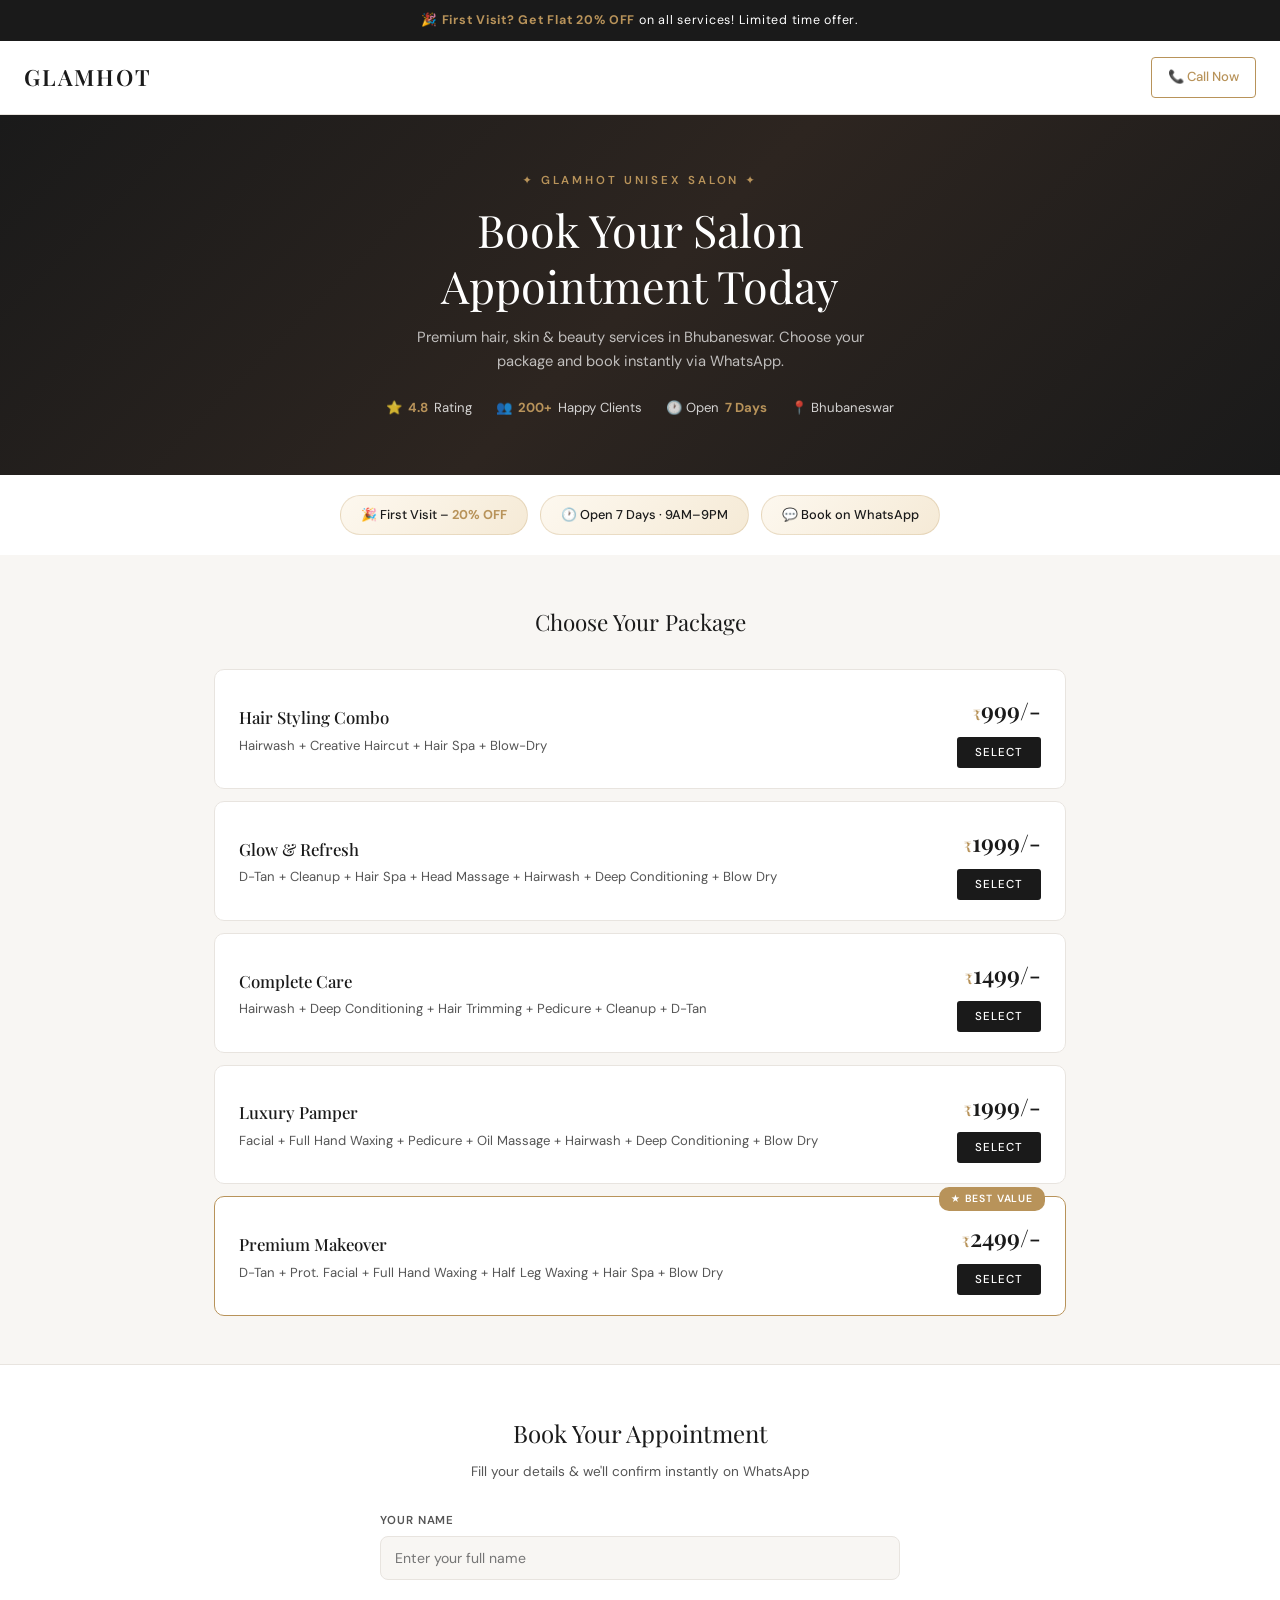
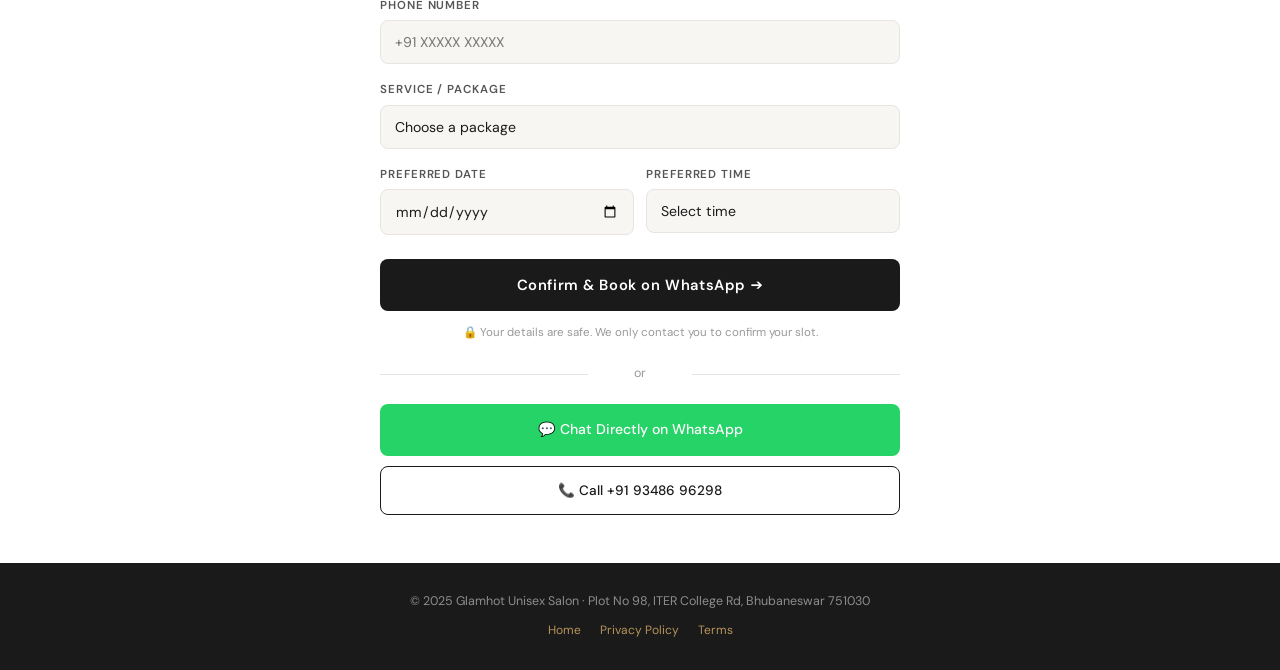
==== book.html @ e18d63f4 "Add dedicated Google Ads landing page (book.html) for conversions" ====
<!DOCTYPE html>
<html lang="en">
<head>
  <meta charset="UTF-8">
  <!-- Google tag (gtag.js) -->
  <script async src="https://www.googletagmanager.com/gtag/js?id=AW-18125126067"></script>
  <script>
    window.dataLayer = window.dataLayer || [];
    function gtag(){dataLayer.push(arguments);}
    gtag('js', new Date());
    gtag('config', 'AW-18125126067');
  </script>
  <!-- Event snippet for Book appointment conversion -->
  <script>
  function gtag_report_conversion(url) {
    var callback = function () {
      if (typeof(url) != 'undefined') { window.location = url; }
    };
    gtag('event', 'conversion', {
      'send_to': 'AW-18125126067/zBE4CNHRlKccELPz3cJD',
      'value': 1.0, 'currency': 'INR', 'event_callback': callback
    });
    return false;
  }
  </script>
  <meta name="viewport" content="width=device-width, initial-scale=1.0">
  <title>Book Appointment | Glamhot Unisex Salon Bhubaneswar</title>
  <meta name="description" content="Book your salon appointment at Glamhot Unisex Salon, Bhubaneswar. Hair, skin, bridal packages starting ₹999. First visit 20% OFF. Open 7 days.">
  <link rel="preconnect" href="https://fonts.googleapis.com">
  <link rel="preconnect" href="https://fonts.gstatic.com" crossorigin>
  <link href="https://fonts.googleapis.com/css2?family=Playfair+Display:ital,wght@0,400;0,500;0,600;0,700;1,400&family=DM+Sans:wght@300;400;500;600&family=DM+Mono:wght@400&display=swap" rel="stylesheet">
  <style>
    :root {
      --bg-white: #FFFFFF; --bg-cream: #F8F6F3; --bg-dark: #1A1A1A;
      --text-primary: #1A1A1A; --text-body: #555555; --text-light: #999999;
      --accent: #B8935A; --accent-hover: #D4AA6A; --border: #E8E4DF;
      --font-display: 'Playfair Display', Georgia, serif;
      --font-ui: 'DM Sans', system-ui, sans-serif;
      --font-mono: 'DM Mono', monospace;
    }
    *, *::before, *::after { box-sizing: border-box; margin: 0; padding: 0; }
    html { scroll-behavior: smooth; font-size: 16px; }
    body { background: var(--bg-cream); color: var(--text-primary); font-family: var(--font-ui); line-height: 1.7; overflow-x: hidden; }
    ::selection { background: var(--accent); color: #fff; }
    a { text-decoration: none; color: inherit; }

    /* ═══ TOP BAR ═══ */
    .top-bar {
      background: var(--bg-dark); color: #fff; text-align: center; padding: 10px 16px;
      font-size: .78rem; letter-spacing: .06em;
    }
    .top-bar strong { color: var(--accent); }

    /* ═══ HEADER ═══ */
    .lp-header {
      background: var(--bg-white); padding: 16px 24px; display: flex;
      align-items: center; justify-content: space-between; border-bottom: 1px solid var(--border);
    }
    .lp-logo {
      font-family: var(--font-display); font-weight: 600; font-size: 1.4rem;
      color: var(--text-primary); letter-spacing: .08em;
    }
    .lp-header-cta {
      display: flex; align-items: center; gap: 12px;
    }
    .lp-call-btn {
      display: inline-flex; align-items: center; gap: 6px; font-size: .82rem;
      font-weight: 500; color: var(--accent); padding: 8px 16px; border: 1.5px solid var(--accent);
      border-radius: 4px; transition: all .2s;
    }
    .lp-call-btn:hover { background: var(--accent); color: #fff; }

    /* ═══ HERO ═══ */
    .lp-hero {
      background: linear-gradient(135deg, #1a1a1a 0%, #2d2520 50%, #1a1a1a 100%);
      padding: 56px 24px; text-align: center; color: #fff;
    }
    .lp-hero-eyebrow {
      font-size: .72rem; letter-spacing: .25em; color: var(--accent);
      font-weight: 600; margin-bottom: 12px; text-transform: uppercase;
    }
    .lp-hero h1 {
      font-family: var(--font-display); font-weight: 400;
      font-size: clamp(1.8rem, 5vw, 2.8rem); line-height: 1.25; margin-bottom: 12px;
    }
    .lp-hero-sub {
      font-size: .92rem; color: rgba(255,255,255,.7); max-width: 480px;
      margin: 0 auto 24px; line-height: 1.6;
    }
    .lp-trust-row {
      display: flex; justify-content: center; gap: 24px; flex-wrap: wrap;
      margin-top: 20px;
    }
    .lp-trust {
      display: flex; align-items: center; gap: 6px; font-size: .82rem;
      color: rgba(255,255,255,.8);
    }
    .lp-trust strong { color: var(--accent); }

    /* ═══ BADGES ═══ */
    .lp-badges {
      display: flex; justify-content: center; gap: 12px; padding: 20px 24px;
      background: var(--bg-white); flex-wrap: wrap;
    }
    .lp-badge {
      background: linear-gradient(135deg, #fdf8ef, #f5ead6);
      border: 1px solid rgba(184,147,90,.25); padding: 8px 20px; border-radius: 50px;
      font-size: .8rem; font-weight: 500; color: var(--text-primary);
    }
    .lp-badge strong { color: var(--accent); }

    /* ═══ PACKAGES ═══ */
    .lp-packages { padding: 48px 24px; max-width: 900px; margin: 0 auto; }
    .lp-packages-title {
      font-family: var(--font-display); font-size: 1.4rem; font-weight: 400;
      text-align: center; margin-bottom: 28px; color: var(--text-primary);
    }
    .lp-pkg-list { display: flex; flex-direction: column; gap: 12px; }
    .lp-pkg {
      background: var(--bg-white); border: 1px solid var(--border); border-radius: 10px;
      padding: 20px 24px; display: flex; align-items: center; justify-content: space-between;
      gap: 16px; transition: all .3s; cursor: pointer;
    }
    .lp-pkg:hover { border-color: var(--accent); box-shadow: 0 4px 20px rgba(184,147,90,.1); transform: translateY(-2px); }
    .lp-pkg-info { flex: 1; }
    .lp-pkg-name {
      font-family: var(--font-display); font-size: 1.05rem; font-weight: 500;
      color: var(--text-primary); margin-bottom: 4px;
    }
    .lp-pkg-detail { font-size: .82rem; color: var(--text-body); line-height: 1.5; }
    .lp-pkg-right { text-align: right; flex-shrink: 0; }
    .lp-pkg-price {
      font-family: var(--font-display); font-size: 1.5rem; font-weight: 600;
      color: var(--text-primary); margin-bottom: 6px;
    }
    .lp-pkg-price span { font-size: .9rem; color: var(--accent); }
    .lp-pkg-select {
      display: inline-block; font-size: .72rem; font-weight: 500; letter-spacing: .08em;
      text-transform: uppercase; color: var(--bg-white); background: var(--text-primary);
      padding: 8px 18px; border: none; border-radius: 3px; cursor: pointer; transition: all .2s;
      font-family: var(--font-ui);
    }
    .lp-pkg-select:hover { background: var(--accent); }
    .lp-pkg.lp-pkg--best { border-color: var(--accent); position: relative; }
    .lp-pkg--best-tag {
      position: absolute; top: -10px; right: 20px; background: var(--accent); color: #fff;
      font-size: .65rem; font-weight: 600; letter-spacing: .08em; padding: 3px 12px;
      border-radius: 10px; text-transform: uppercase;
    }

    /* ═══ BOOKING FORM ═══ */
    .lp-form-section {
      background: var(--bg-white); padding: 48px 24px;
      border-top: 1px solid var(--border);
    }
    .lp-form-wrap { max-width: 520px; margin: 0 auto; }
    .lp-form-title {
      font-family: var(--font-display); font-size: 1.5rem; font-weight: 400;
      text-align: center; margin-bottom: 6px; color: var(--text-primary);
    }
    .lp-form-sub {
      text-align: center; font-size: .85rem; color: var(--text-body); margin-bottom: 28px;
    }
    .lp-field { margin-bottom: 16px; }
    .lp-field label {
      display: block; font-size: .72rem; font-weight: 600; letter-spacing: .08em;
      text-transform: uppercase; color: var(--text-body); margin-bottom: 5px;
    }
    .lp-field input, .lp-field select {
      width: 100%; padding: 12px 14px; border: 1.5px solid var(--border); border-radius: 8px;
      font-family: var(--font-ui); font-size: .88rem; color: var(--text-primary);
      background: var(--bg-cream); outline: none; transition: border-color .3s;
      appearance: none; -webkit-appearance: none;
    }
    .lp-field input:focus, .lp-field select:focus { border-color: var(--accent); background: var(--bg-white); }
    .lp-field-row { display: grid; grid-template-columns: 1fr 1fr; gap: 12px; }
    .lp-submit {
      width: 100%; padding: 16px; background: var(--text-primary); color: var(--bg-white);
      border: none; border-radius: 8px; font-family: var(--font-ui); font-size: .92rem;
      font-weight: 600; letter-spacing: .04em; cursor: pointer; transition: all .3s;
      margin-top: 8px;
    }
    .lp-submit:hover { background: var(--accent); }
    .lp-form-note {
      text-align: center; font-size: .72rem; color: var(--text-light); margin-top: 12px;
    }
    .lp-or {
      text-align: center; font-size: .78rem; color: var(--text-light);
      margin: 20px 0; position: relative;
    }
    .lp-or::before, .lp-or::after {
      content: ''; position: absolute; top: 50%; width: 40%; height: 1px;
      background: var(--border);
    }
    .lp-or::before { left: 0; }
    .lp-or::after { right: 0; }
    .lp-wa-btn {
      display: flex; align-items: center; justify-content: center; gap: 8px;
      width: 100%; padding: 14px; background: #25d366; color: #fff; border: none;
      border-radius: 8px; font-family: var(--font-ui); font-size: .88rem;
      font-weight: 500; cursor: pointer; transition: all .2s; text-decoration: none;
    }
    .lp-wa-btn:hover { background: #1fb855; }
    .lp-phone-btn {
      display: flex; align-items: center; justify-content: center; gap: 8px;
      width: 100%; padding: 12px; border: 1.5px solid var(--text-primary); color: var(--text-primary);
      border-radius: 8px; font-size: .85rem; font-weight: 500; margin-top: 10px;
      transition: all .2s;
    }
    .lp-phone-btn:hover { background: var(--text-primary); color: #fff; }

    /* ═══ FOOTER ═══ */
    .lp-footer {
      background: var(--bg-dark); color: rgba(255,255,255,.5); text-align: center;
      padding: 28px 24px; font-size: .78rem;
    }
    .lp-footer a { color: var(--accent); }
    .lp-footer-links { margin-top: 8px; }
    .lp-footer-links a { margin: 0 8px; font-size: .75rem; }

    /* ═══ RESPONSIVE ═══ */
    @media (max-width: 640px) {
      .lp-hero { padding: 40px 16px; }
      .lp-hero h1 { font-size: clamp(1.5rem, 6vw, 2rem); }
      .lp-trust-row { gap: 12px; }
      .lp-trust { font-size: .75rem; }
      .lp-badges { gap: 8px; }
      .lp-badge { font-size: .72rem; padding: 6px 14px; }
      .lp-packages { padding: 32px 16px; }
      .lp-pkg { flex-direction: column; text-align: center; padding: 18px 16px; }
      .lp-pkg-right { text-align: center; }
      .lp-pkg-price { font-size: 1.3rem; }
      .lp-form-section { padding: 36px 16px; }
      .lp-field-row { grid-template-columns: 1fr; }
      .lp-header { padding: 12px 16px; }
      .lp-logo { font-size: 1.2rem; }
    }

    /* ═══ ANIMATIONS ═══ */
    @keyframes fadeInUp {
      from { opacity: 0; transform: translateY(20px); }
      to { opacity: 1; transform: translateY(0); }
    }
    .lp-hero, .lp-badges, .lp-packages, .lp-form-section {
      animation: fadeInUp .6s ease both;
    }
    .lp-badges { animation-delay: .1s; }
    .lp-packages { animation-delay: .2s; }
    .lp-form-section { animation-delay: .3s; }
  </style>
</head>
<body>

<!-- TOP OFFER BAR -->
<div class="top-bar">
  &#127881; <strong>First Visit? Get Flat 20% OFF</strong> on all services! Limited time offer.
</div>

<!-- HEADER -->
<header class="lp-header">
  <a href="index.html" class="lp-logo">GLAMHOT</a>
  <div class="lp-header-cta">
    <a href="tel:+919348696298" class="lp-call-btn">&#128222; Call Now</a>
  </div>
</header>

<!-- HERO -->
<section class="lp-hero">
  <p class="lp-hero-eyebrow">&#10022; Glamhot Unisex Salon &#10022;</p>
  <h1>Book Your Salon<br>Appointment Today</h1>
  <p class="lp-hero-sub">Premium hair, skin &amp; beauty services in Bhubaneswar. Choose your package and book instantly via WhatsApp.</p>
  <div class="lp-trust-row">
    <div class="lp-trust">&#11088; <strong>4.8</strong> Rating</div>
    <div class="lp-trust">&#128101; <strong>200+</strong> Happy Clients</div>
    <div class="lp-trust">&#128336; Open <strong>7 Days</strong></div>
    <div class="lp-trust">&#128205; Bhubaneswar</div>
  </div>
</section>

<!-- BADGES -->
<div class="lp-badges">
  <span class="lp-badge">&#127881; First Visit &ndash; <strong>20% OFF</strong></span>
  <span class="lp-badge">&#128336; Open 7 Days &middot; 9AM&ndash;9PM</span>
  <span class="lp-badge">&#128172; Book on WhatsApp</span>
</div>

<!-- PACKAGES -->
<section class="lp-packages">
  <h2 class="lp-packages-title">Choose Your Package</h2>
  <div class="lp-pkg-list">
    <div class="lp-pkg" onclick="selectPackage(this, 'Hairwash + Creative Haircut + Hair Spa + Blow-Dry', '999')">
      <div class="lp-pkg-info">
        <div class="lp-pkg-name">Hair Styling Combo</div>
        <div class="lp-pkg-detail">Hairwash + Creative Haircut + Hair Spa + Blow-Dry</div>
      </div>
      <div class="lp-pkg-right">
        <div class="lp-pkg-price"><span>&#8377;</span>999/-</div>
        <button class="lp-pkg-select">Select</button>
      </div>
    </div>
    <div class="lp-pkg" onclick="selectPackage(this, 'D-Tan + Cleanup + Hair Spa + Head Massage + Hairwash + Deep Conditioning + Blow Dry', '1999')">
      <div class="lp-pkg-info">
        <div class="lp-pkg-name">Glow &amp; Refresh</div>
        <div class="lp-pkg-detail">D-Tan + Cleanup + Hair Spa + Head Massage + Hairwash + Deep Conditioning + Blow Dry</div>
      </div>
      <div class="lp-pkg-right">
        <div class="lp-pkg-price"><span>&#8377;</span>1999/-</div>
        <button class="lp-pkg-select">Select</button>
      </div>
    </div>
    <div class="lp-pkg" onclick="selectPackage(this, 'Hairwash + Deep Conditioning + Hair Trimming + Pedicure + Cleanup + D-Tan', '1499')">
      <div class="lp-pkg-info">
        <div class="lp-pkg-name">Complete Care</div>
        <div class="lp-pkg-detail">Hairwash + Deep Conditioning + Hair Trimming + Pedicure + Cleanup + D-Tan</div>
      </div>
      <div class="lp-pkg-right">
        <div class="lp-pkg-price"><span>&#8377;</span>1499/-</div>
        <button class="lp-pkg-select">Select</button>
      </div>
    </div>
    <div class="lp-pkg" onclick="selectPackage(this, 'Facial + Full Hand Waxing + Pedicure + Oil Massage + Hairwash + Deep Conditioning + Blow Dry', '1999')">
      <div class="lp-pkg-info">
        <div class="lp-pkg-name">Luxury Pamper</div>
        <div class="lp-pkg-detail">Facial + Full Hand Waxing + Pedicure + Oil Massage + Hairwash + Deep Conditioning + Blow Dry</div>
      </div>
      <div class="lp-pkg-right">
        <div class="lp-pkg-price"><span>&#8377;</span>1999/-</div>
        <button class="lp-pkg-select">Select</button>
      </div>
    </div>
    <div class="lp-pkg lp-pkg--best" onclick="selectPackage(this, 'D-Tan + Prot. Facial + Full Hand Waxing + Half Leg Waxing + Hair Spa + Blow Dry', '2499')">
      <span class="lp-pkg--best-tag">&#9733; Best Value</span>
      <div class="lp-pkg-info">
        <div class="lp-pkg-name">Premium Makeover</div>
        <div class="lp-pkg-detail">D-Tan + Prot. Facial + Full Hand Waxing + Half Leg Waxing + Hair Spa + Blow Dry</div>
      </div>
      <div class="lp-pkg-right">
        <div class="lp-pkg-price"><span>&#8377;</span>2499/-</div>
        <button class="lp-pkg-select">Select</button>
      </div>
    </div>
  </div>
</section>

<!-- BOOKING FORM -->
<section class="lp-form-section" id="bookForm">
  <div class="lp-form-wrap">
    <h2 class="lp-form-title">Book Your Appointment</h2>
    <p class="lp-form-sub">Fill your details &amp; we'll confirm instantly on WhatsApp</p>
    <form id="lpBookingForm">
      <div class="lp-field">
        <label for="lp-name">Your Name</label>
        <input type="text" id="lp-name" placeholder="Enter your full name" required>
      </div>
      <div class="lp-field">
        <label for="lp-phone">Phone Number</label>
        <input type="tel" id="lp-phone" placeholder="+91 XXXXX XXXXX" required>
      </div>
      <div class="lp-field">
        <label for="lp-service">Service / Package</label>
        <select id="lp-service" required>
          <option value="" disabled selected>Choose a package</option>
          <option value="Hair Styling Combo (&#8377;999)">Hair Styling Combo &#8212; &#8377;999</option>
          <option value="Glow &amp; Refresh (&#8377;1999)">Glow &amp; Refresh &#8212; &#8377;1999</option>
          <option value="Complete Care (&#8377;1499)">Complete Care &#8212; &#8377;1499</option>
          <option value="Luxury Pamper (&#8377;1999)">Luxury Pamper &#8212; &#8377;1999</option>
          <option value="Premium Makeover (&#8377;2499)">Premium Makeover &#8212; &#8377;2499</option>
          <option value="Other / Custom">Other / Custom</option>
        </select>
      </div>
      <div class="lp-field-row">
        <div class="lp-field">
          <label for="lp-date">Preferred Date</label>
          <input type="date" id="lp-date" required>
        </div>
        <div class="lp-field">
          <label for="lp-time">Preferred Time</label>
          <select id="lp-time" required>
            <option value="" disabled selected>Select time</option>
            <option>Morning (9AM&#8211;12PM)</option>
            <option>Afternoon (12PM&#8211;4PM)</option>
            <option>Evening (4PM&#8211;9PM)</option>
          </select>
        </div>
      </div>
      <button type="submit" class="lp-submit">Confirm &amp; Book on WhatsApp &#10132;</button>
      <p class="lp-form-note">&#128274; Your details are safe. We only contact you to confirm your slot.</p>
    </form>
    <div class="lp-or">or</div>
    <a href="https://wa.me/919348696298?text=Hi!%20I'd%20like%20to%20book%20an%20appointment%20at%20Glamhot%20Salon.%20Please%20help%20me%20schedule." target="_blank" class="lp-wa-btn" onclick="if(typeof gtag_report_conversion==='function')gtag_report_conversion();">&#128172; Chat Directly on WhatsApp</a>
    <a href="tel:+919348696298" class="lp-phone-btn">&#128222; Call +91 93486 96298</a>
  </div>
</section>

<!-- FOOTER -->
<footer class="lp-footer">
  <p>&copy; 2025 Glamhot Unisex Salon &middot; Plot No 98, ITER College Rd, Bhubaneswar 751030</p>
  <div class="lp-footer-links">
    <a href="index.html">Home</a>
    <a href="privacy-policy.html">Privacy Policy</a>
    <a href="terms.html">Terms</a>
  </div>
</footer>

<script>
// Set min date
const dateInput = document.getElementById('lp-date');
if (dateInput) dateInput.setAttribute('min', new Date().toISOString().split('T')[0]);

// Select package from list
function selectPackage(el, serviceName, price) {
  // Highlight selected
  document.querySelectorAll('.lp-pkg').forEach(p => p.style.borderColor = '');
  el.style.borderColor = '#B8935A';
  // Set service dropdown
  const select = document.getElementById('lp-service');
  for (let opt of select.options) {
    if (opt.value.includes(price)) { opt.selected = true; break; }
  }
  // Scroll to form
  document.getElementById('bookForm').scrollIntoView({ behavior: 'smooth', block: 'start' });
}

// Form submission
document.getElementById('lpBookingForm').addEventListener('submit', function(e) {
  e.preventDefault();
  const name = document.getElementById('lp-name').value.trim();
  const phone = document.getElementById('lp-phone').value.trim();
  const service = document.getElementById('lp-service').value;
  const date = document.getElementById('lp-date').value;
  const time = document.getElementById('lp-time').value;

  const message = `Hi! I'd like to book an appointment at Glamhot Salon.\n\n` +
    `👤 Name: ${name}\n📞 Phone: ${phone}\n💇 Service: ${service}\n📅 Date: ${date}\n🕐 Time: ${time}\n\nPlease confirm my booking. Thank you!`;

  // Fire Google Ads conversion
  if (typeof gtag_report_conversion === 'function') gtag_report_conversion();

  window.open(`https://wa.me/919348696298?text=${encodeURIComponent(message)}`, '_blank');
  this.reset();
});
</script>

</body>
</html>
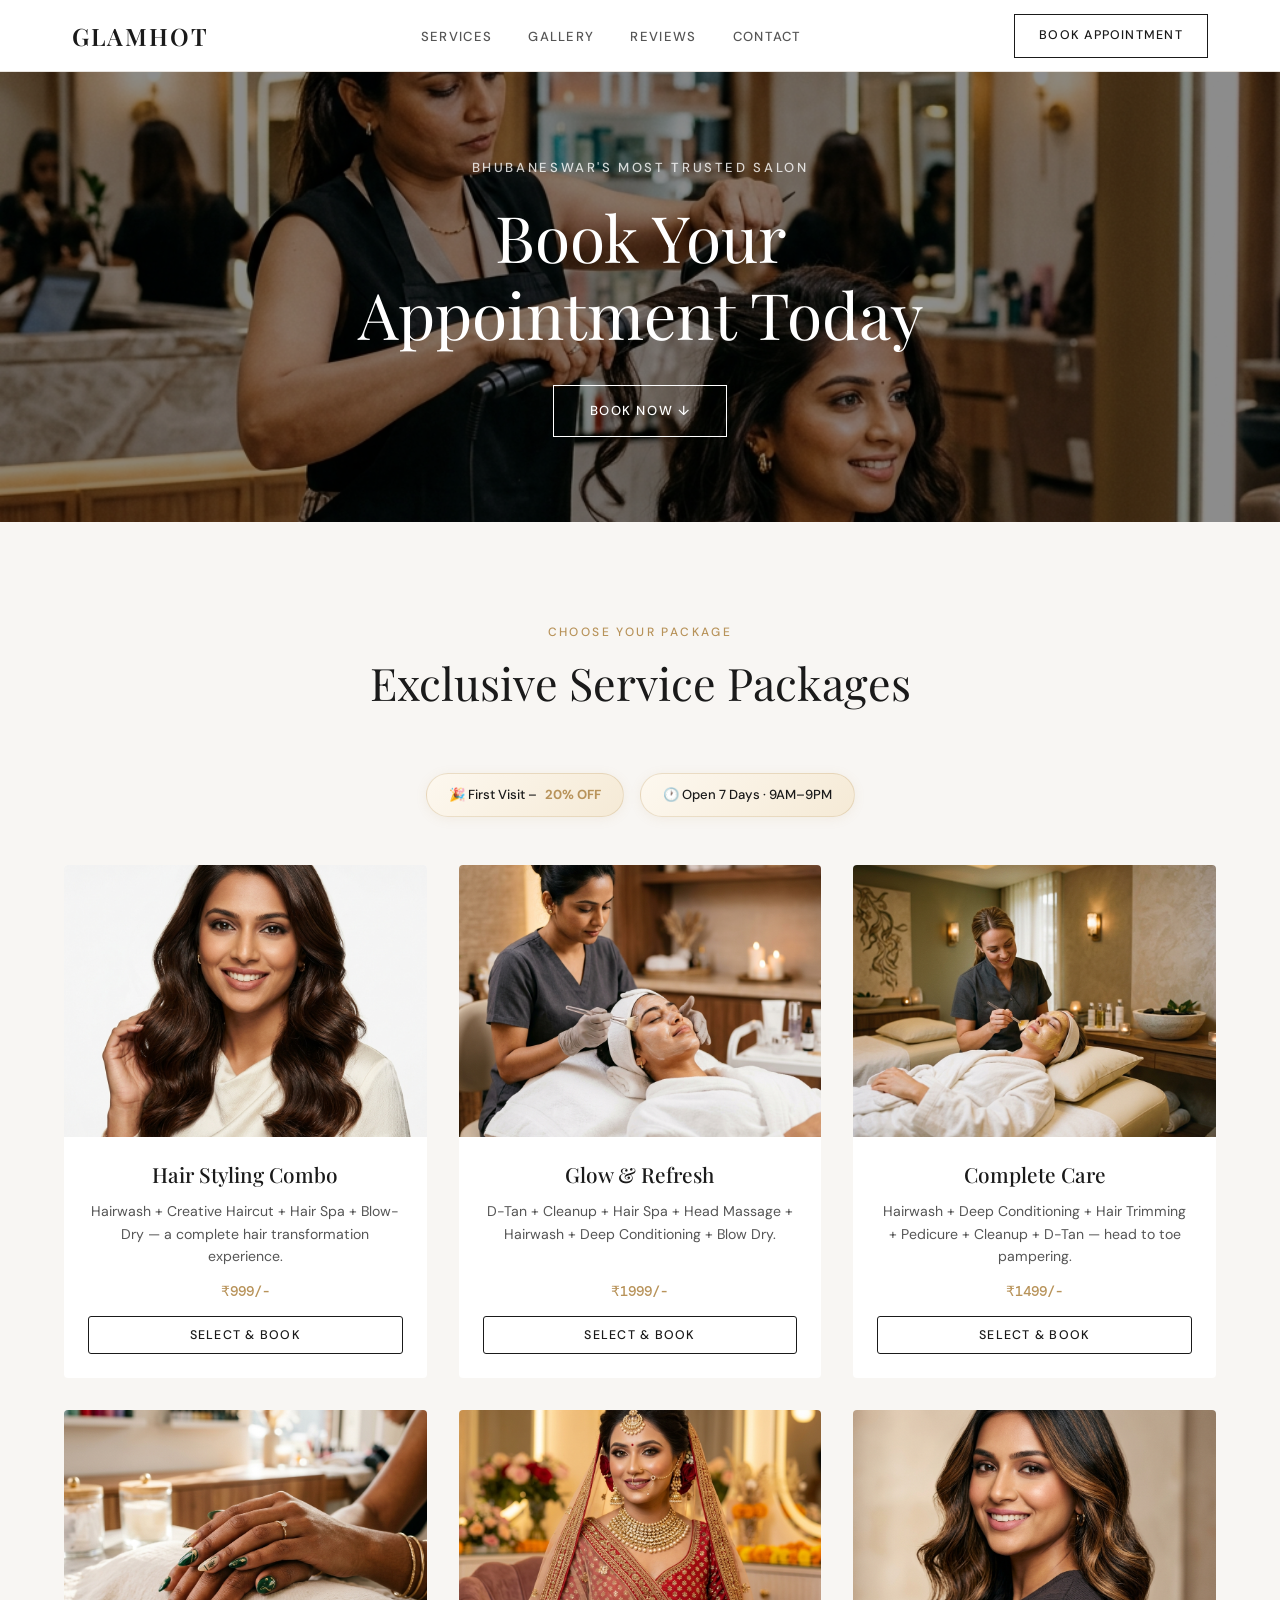
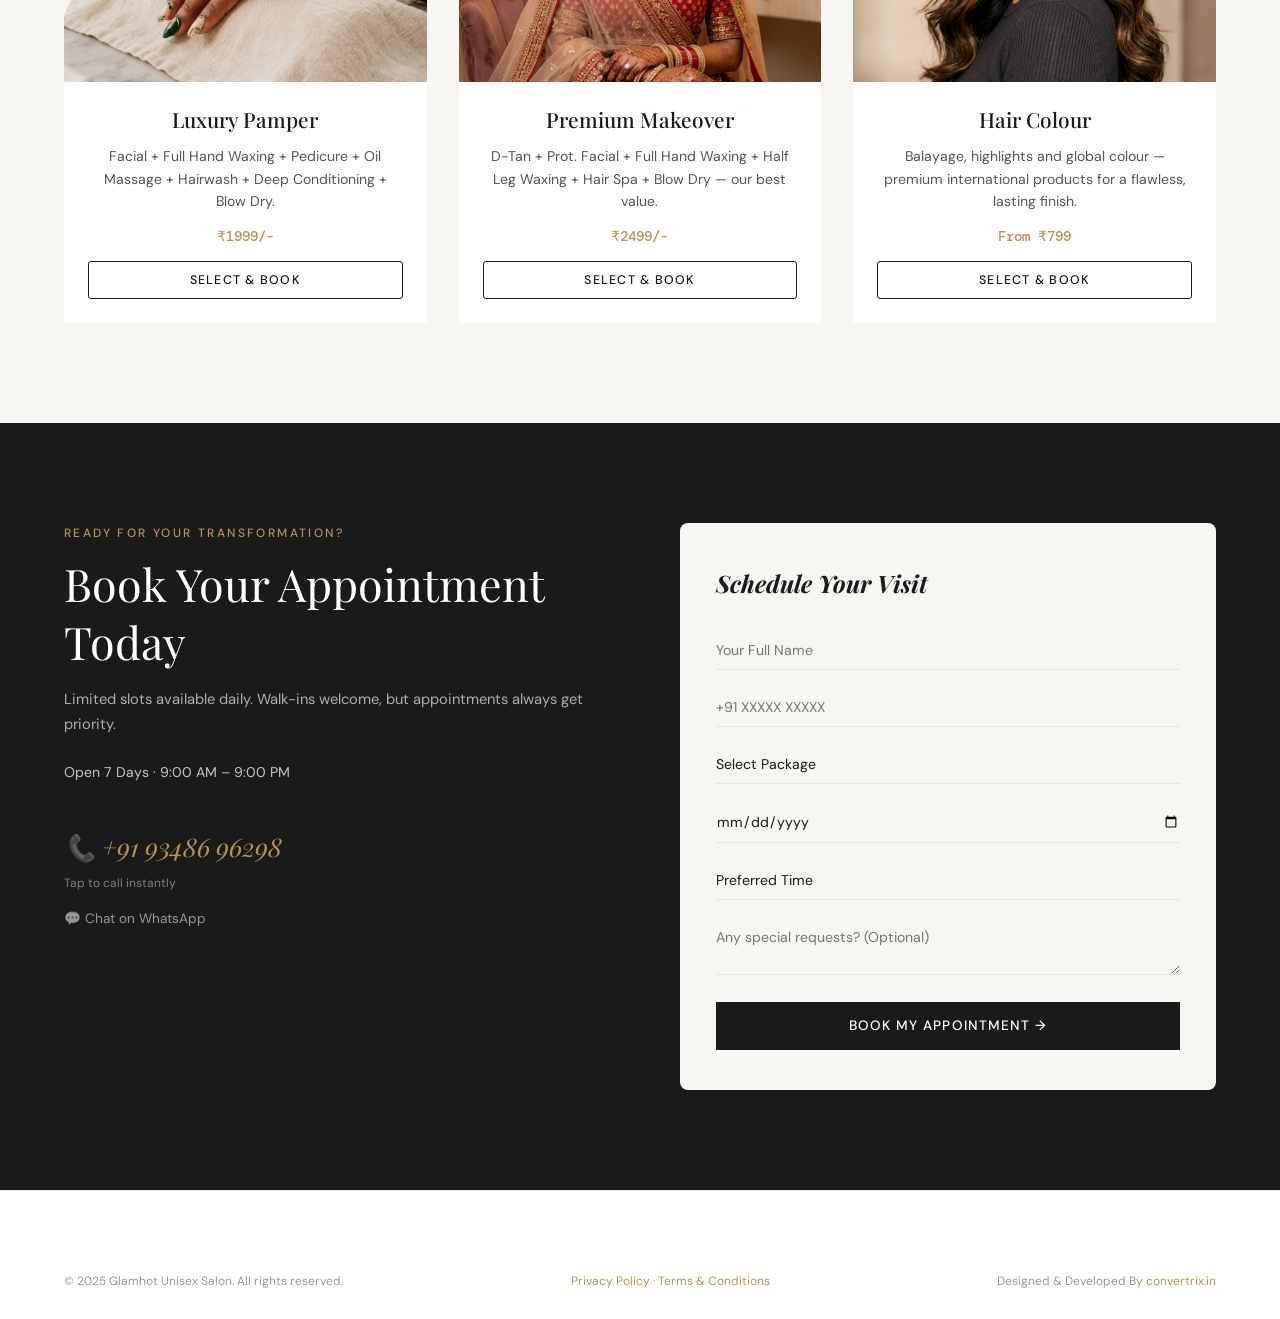
==== commit 77744bcb: "Rebuild book.html to match main site design system exactly" ====
--- a/book.html
+++ b/book.html
@@ -28,416 +28,254 @@
   <meta name="description" content="Book your salon appointment at Glamhot Unisex Salon, Bhubaneswar. Hair, skin, bridal packages starting ₹999. First visit 20% OFF. Open 7 days.">
   <link rel="preconnect" href="https://fonts.googleapis.com">
   <link rel="preconnect" href="https://fonts.gstatic.com" crossorigin>
-  <link href="https://fonts.googleapis.com/css2?family=Playfair+Display:ital,wght@0,400;0,500;0,600;0,700;1,400&family=DM+Sans:wght@300;400;500;600&family=DM+Mono:wght@400&display=swap" rel="stylesheet">
-  <style>
-    :root {
-      --bg-white: #FFFFFF; --bg-cream: #F8F6F3; --bg-dark: #1A1A1A;
-      --text-primary: #1A1A1A; --text-body: #555555; --text-light: #999999;
-      --accent: #B8935A; --accent-hover: #D4AA6A; --border: #E8E4DF;
-      --font-display: 'Playfair Display', Georgia, serif;
-      --font-ui: 'DM Sans', system-ui, sans-serif;
-      --font-mono: 'DM Mono', monospace;
-    }
-    *, *::before, *::after { box-sizing: border-box; margin: 0; padding: 0; }
-    html { scroll-behavior: smooth; font-size: 16px; }
-    body { background: var(--bg-cream); color: var(--text-primary); font-family: var(--font-ui); line-height: 1.7; overflow-x: hidden; }
-    ::selection { background: var(--accent); color: #fff; }
-    a { text-decoration: none; color: inherit; }
-
-    /* ═══ TOP BAR ═══ */
-    .top-bar {
-      background: var(--bg-dark); color: #fff; text-align: center; padding: 10px 16px;
-      font-size: .78rem; letter-spacing: .06em;
-    }
-    .top-bar strong { color: var(--accent); }
-
-    /* ═══ HEADER ═══ */
-    .lp-header {
-      background: var(--bg-white); padding: 16px 24px; display: flex;
-      align-items: center; justify-content: space-between; border-bottom: 1px solid var(--border);
-    }
-    .lp-logo {
-      font-family: var(--font-display); font-weight: 600; font-size: 1.4rem;
-      color: var(--text-primary); letter-spacing: .08em;
-    }
-    .lp-header-cta {
-      display: flex; align-items: center; gap: 12px;
-    }
-    .lp-call-btn {
-      display: inline-flex; align-items: center; gap: 6px; font-size: .82rem;
-      font-weight: 500; color: var(--accent); padding: 8px 16px; border: 1.5px solid var(--accent);
-      border-radius: 4px; transition: all .2s;
-    }
-    .lp-call-btn:hover { background: var(--accent); color: #fff; }
-
-    /* ═══ HERO ═══ */
-    .lp-hero {
-      background: linear-gradient(135deg, #1a1a1a 0%, #2d2520 50%, #1a1a1a 100%);
-      padding: 56px 24px; text-align: center; color: #fff;
-    }
-    .lp-hero-eyebrow {
-      font-size: .72rem; letter-spacing: .25em; color: var(--accent);
-      font-weight: 600; margin-bottom: 12px; text-transform: uppercase;
-    }
-    .lp-hero h1 {
-      font-family: var(--font-display); font-weight: 400;
-      font-size: clamp(1.8rem, 5vw, 2.8rem); line-height: 1.25; margin-bottom: 12px;
-    }
-    .lp-hero-sub {
-      font-size: .92rem; color: rgba(255,255,255,.7); max-width: 480px;
-      margin: 0 auto 24px; line-height: 1.6;
-    }
-    .lp-trust-row {
-      display: flex; justify-content: center; gap: 24px; flex-wrap: wrap;
-      margin-top: 20px;
-    }
-    .lp-trust {
-      display: flex; align-items: center; gap: 6px; font-size: .82rem;
-      color: rgba(255,255,255,.8);
-    }
-    .lp-trust strong { color: var(--accent); }
-
-    /* ═══ BADGES ═══ */
-    .lp-badges {
-      display: flex; justify-content: center; gap: 12px; padding: 20px 24px;
-      background: var(--bg-white); flex-wrap: wrap;
-    }
-    .lp-badge {
-      background: linear-gradient(135deg, #fdf8ef, #f5ead6);
-      border: 1px solid rgba(184,147,90,.25); padding: 8px 20px; border-radius: 50px;
-      font-size: .8rem; font-weight: 500; color: var(--text-primary);
-    }
-    .lp-badge strong { color: var(--accent); }
-
-    /* ═══ PACKAGES ═══ */
-    .lp-packages { padding: 48px 24px; max-width: 900px; margin: 0 auto; }
-    .lp-packages-title {
-      font-family: var(--font-display); font-size: 1.4rem; font-weight: 400;
-      text-align: center; margin-bottom: 28px; color: var(--text-primary);
-    }
-    .lp-pkg-list { display: flex; flex-direction: column; gap: 12px; }
-    .lp-pkg {
-      background: var(--bg-white); border: 1px solid var(--border); border-radius: 10px;
-      padding: 20px 24px; display: flex; align-items: center; justify-content: space-between;
-      gap: 16px; transition: all .3s; cursor: pointer;
-    }
-    .lp-pkg:hover { border-color: var(--accent); box-shadow: 0 4px 20px rgba(184,147,90,.1); transform: translateY(-2px); }
-    .lp-pkg-info { flex: 1; }
-    .lp-pkg-name {
-      font-family: var(--font-display); font-size: 1.05rem; font-weight: 500;
-      color: var(--text-primary); margin-bottom: 4px;
-    }
-    .lp-pkg-detail { font-size: .82rem; color: var(--text-body); line-height: 1.5; }
-    .lp-pkg-right { text-align: right; flex-shrink: 0; }
-    .lp-pkg-price {
-      font-family: var(--font-display); font-size: 1.5rem; font-weight: 600;
-      color: var(--text-primary); margin-bottom: 6px;
-    }
-    .lp-pkg-price span { font-size: .9rem; color: var(--accent); }
-    .lp-pkg-select {
-      display: inline-block; font-size: .72rem; font-weight: 500; letter-spacing: .08em;
-      text-transform: uppercase; color: var(--bg-white); background: var(--text-primary);
-      padding: 8px 18px; border: none; border-radius: 3px; cursor: pointer; transition: all .2s;
-      font-family: var(--font-ui);
-    }
-    .lp-pkg-select:hover { background: var(--accent); }
-    .lp-pkg.lp-pkg--best { border-color: var(--accent); position: relative; }
-    .lp-pkg--best-tag {
-      position: absolute; top: -10px; right: 20px; background: var(--accent); color: #fff;
-      font-size: .65rem; font-weight: 600; letter-spacing: .08em; padding: 3px 12px;
-      border-radius: 10px; text-transform: uppercase;
-    }
-
-    /* ═══ BOOKING FORM ═══ */
-    .lp-form-section {
-      background: var(--bg-white); padding: 48px 24px;
-      border-top: 1px solid var(--border);
-    }
-    .lp-form-wrap { max-width: 520px; margin: 0 auto; }
-    .lp-form-title {
-      font-family: var(--font-display); font-size: 1.5rem; font-weight: 400;
-      text-align: center; margin-bottom: 6px; color: var(--text-primary);
-    }
-    .lp-form-sub {
-      text-align: center; font-size: .85rem; color: var(--text-body); margin-bottom: 28px;
-    }
-    .lp-field { margin-bottom: 16px; }
-    .lp-field label {
-      display: block; font-size: .72rem; font-weight: 600; letter-spacing: .08em;
-      text-transform: uppercase; color: var(--text-body); margin-bottom: 5px;
-    }
-    .lp-field input, .lp-field select {
-      width: 100%; padding: 12px 14px; border: 1.5px solid var(--border); border-radius: 8px;
-      font-family: var(--font-ui); font-size: .88rem; color: var(--text-primary);
-      background: var(--bg-cream); outline: none; transition: border-color .3s;
-      appearance: none; -webkit-appearance: none;
-    }
-    .lp-field input:focus, .lp-field select:focus { border-color: var(--accent); background: var(--bg-white); }
-    .lp-field-row { display: grid; grid-template-columns: 1fr 1fr; gap: 12px; }
-    .lp-submit {
-      width: 100%; padding: 16px; background: var(--text-primary); color: var(--bg-white);
-      border: none; border-radius: 8px; font-family: var(--font-ui); font-size: .92rem;
-      font-weight: 600; letter-spacing: .04em; cursor: pointer; transition: all .3s;
-      margin-top: 8px;
-    }
-    .lp-submit:hover { background: var(--accent); }
-    .lp-form-note {
-      text-align: center; font-size: .72rem; color: var(--text-light); margin-top: 12px;
-    }
-    .lp-or {
-      text-align: center; font-size: .78rem; color: var(--text-light);
-      margin: 20px 0; position: relative;
-    }
-    .lp-or::before, .lp-or::after {
-      content: ''; position: absolute; top: 50%; width: 40%; height: 1px;
-      background: var(--border);
-    }
-    .lp-or::before { left: 0; }
-    .lp-or::after { right: 0; }
-    .lp-wa-btn {
-      display: flex; align-items: center; justify-content: center; gap: 8px;
-      width: 100%; padding: 14px; background: #25d366; color: #fff; border: none;
-      border-radius: 8px; font-family: var(--font-ui); font-size: .88rem;
-      font-weight: 500; cursor: pointer; transition: all .2s; text-decoration: none;
-    }
-    .lp-wa-btn:hover { background: #1fb855; }
-    .lp-phone-btn {
-      display: flex; align-items: center; justify-content: center; gap: 8px;
-      width: 100%; padding: 12px; border: 1.5px solid var(--text-primary); color: var(--text-primary);
-      border-radius: 8px; font-size: .85rem; font-weight: 500; margin-top: 10px;
-      transition: all .2s;
-    }
-    .lp-phone-btn:hover { background: var(--text-primary); color: #fff; }
-
-    /* ═══ FOOTER ═══ */
-    .lp-footer {
-      background: var(--bg-dark); color: rgba(255,255,255,.5); text-align: center;
-      padding: 28px 24px; font-size: .78rem;
-    }
-    .lp-footer a { color: var(--accent); }
-    .lp-footer-links { margin-top: 8px; }
-    .lp-footer-links a { margin: 0 8px; font-size: .75rem; }
-
-    /* ═══ RESPONSIVE ═══ */
-    @media (max-width: 640px) {
-      .lp-hero { padding: 40px 16px; }
-      .lp-hero h1 { font-size: clamp(1.5rem, 6vw, 2rem); }
-      .lp-trust-row { gap: 12px; }
-      .lp-trust { font-size: .75rem; }
-      .lp-badges { gap: 8px; }
-      .lp-badge { font-size: .72rem; padding: 6px 14px; }
-      .lp-packages { padding: 32px 16px; }
-      .lp-pkg { flex-direction: column; text-align: center; padding: 18px 16px; }
-      .lp-pkg-right { text-align: center; }
-      .lp-pkg-price { font-size: 1.3rem; }
-      .lp-form-section { padding: 36px 16px; }
-      .lp-field-row { grid-template-columns: 1fr; }
-      .lp-header { padding: 12px 16px; }
-      .lp-logo { font-size: 1.2rem; }
-    }
-
-    /* ═══ ANIMATIONS ═══ */
-    @keyframes fadeInUp {
-      from { opacity: 0; transform: translateY(20px); }
-      to { opacity: 1; transform: translateY(0); }
-    }
-    .lp-hero, .lp-badges, .lp-packages, .lp-form-section {
-      animation: fadeInUp .6s ease both;
-    }
-    .lp-badges { animation-delay: .1s; }
-    .lp-packages { animation-delay: .2s; }
-    .lp-form-section { animation-delay: .3s; }
-  </style>
+  <link href="https://fonts.googleapis.com/css2?family=Playfair+Display:ital,wght@0,400;0,500;0,600;0,700;1,400;1,500&family=DM+Sans:wght@300;400;500;600&family=DM+Mono:wght@400&display=swap" rel="stylesheet">
+  <link rel="stylesheet" href="style.css">
 </head>
 <body>
 
-<!-- TOP OFFER BAR -->
-<div class="top-bar">
-  &#127881; <strong>First Visit? Get Flat 20% OFF</strong> on all services! Limited time offer.
-</div>
-
-<!-- HEADER -->
-<header class="lp-header">
-  <a href="index.html" class="lp-logo">GLAMHOT</a>
-  <div class="lp-header-cta">
-    <a href="tel:+919348696298" class="lp-call-btn">&#128222; Call Now</a>
-  </div>
-</header>
+<!-- NAV -->
+<nav id="nav">
+  <div class="nav-inner">
+    <a href="index.html" class="nav-logo">GLAMHOT</a>
+    <ul class="nav-links" id="navLinks">
+      <li><a href="index.html#services">SERVICES</a></li>
+      <li><a href="index.html#gallery">GALLERY</a></li>
+      <li><a href="index.html#reviews">REVIEWS</a></li>
+      <li><a href="index.html#contact">CONTACT</a></li>
+    </ul>
+    <div class="nav-actions">
+      <a href="tel:+919348696298" class="nav-call" aria-label="Call us"><svg width="20" height="20" viewBox="0 0 24 24" fill="none" stroke="currentColor" stroke-width="2"><path d="M22 16.92v3a2 2 0 0 1-2.18 2 19.79 19.79 0 0 1-8.63-3.07 19.5 19.5 0 0 1-6-6 19.79 19.79 0 0 1-3.07-8.67A2 2 0 0 1 4.11 2h3a2 2 0 0 1 2 1.72 12.84 12.84 0 0 0 .7 2.81 2 2 0 0 1-.45 2.11L8.09 9.91a16 16 0 0 0 6 6l1.27-1.27a2 2 0 0 1 2.11-.45 12.84 12.84 0 0 0 2.81.7A2 2 0 0 1 22 16.92z"/></svg></a>
+      <a href="#book-form" class="nav-cta">BOOK APPOINTMENT</a>
+    </div>
+    <button class="hamburger" id="hamburger" aria-label="Menu"><span></span><span></span><span></span></button>
+  </div>
+  <div class="mobile-nav" id="mobileNav">
+    <a href="index.html#services">SERVICES</a>
+    <a href="index.html#gallery">GALLERY</a>
+    <a href="index.html#contact">CONTACT</a>
+    <a href="#book-form" class="mobile-nav-cta">BOOK APPOINTMENT</a>
+    <a href="tel:+919348696298" class="mobile-nav-phone">&#9743; +91 93486 96298</a>
+  </div>
+</nav>
 
 <!-- HERO -->
-<section class="lp-hero">
-  <p class="lp-hero-eyebrow">&#10022; Glamhot Unisex Salon &#10022;</p>
-  <h1>Book Your Salon<br>Appointment Today</h1>
-  <p class="lp-hero-sub">Premium hair, skin &amp; beauty services in Bhubaneswar. Choose your package and book instantly via WhatsApp.</p>
-  <div class="lp-trust-row">
-    <div class="lp-trust">&#11088; <strong>4.8</strong> Rating</div>
-    <div class="lp-trust">&#128101; <strong>200+</strong> Happy Clients</div>
-    <div class="lp-trust">&#128336; Open <strong>7 Days</strong></div>
-    <div class="lp-trust">&#128205; Bhubaneswar</div>
+<section id="hero" style="height:50vh;min-height:380px">
+  <div class="hero-slides">
+    <div class="hero-slide active" style="background-image:url('images/hero-slide-2.png')">
+      <div class="hero-overlay"></div>
+      <div class="hero-content">
+        <h5 class="hero-subtitle">Bhubaneswar's Most Trusted Salon</h5>
+        <h1 class="hero-heading">Book Your<br>Appointment Today</h1>
+        <a href="#book-form" class="hero-btn">Book Now &darr;</a>
+      </div>
+    </div>
   </div>
 </section>
 
-<!-- BADGES -->
-<div class="lp-badges">
-  <span class="lp-badge">&#127881; First Visit &ndash; <strong>20% OFF</strong></span>
-  <span class="lp-badge">&#128336; Open 7 Days &middot; 9AM&ndash;9PM</span>
-  <span class="lp-badge">&#128172; Book on WhatsApp</span>
-</div>
-
-<!-- PACKAGES -->
-<section class="lp-packages">
-  <h2 class="lp-packages-title">Choose Your Package</h2>
-  <div class="lp-pkg-list">
-    <div class="lp-pkg" onclick="selectPackage(this, 'Hairwash + Creative Haircut + Hair Spa + Blow-Dry', '999')">
-      <div class="lp-pkg-info">
-        <div class="lp-pkg-name">Hair Styling Combo</div>
-        <div class="lp-pkg-detail">Hairwash + Creative Haircut + Hair Spa + Blow-Dry</div>
-      </div>
-      <div class="lp-pkg-right">
-        <div class="lp-pkg-price"><span>&#8377;</span>999/-</div>
-        <button class="lp-pkg-select">Select</button>
-      </div>
-    </div>
-    <div class="lp-pkg" onclick="selectPackage(this, 'D-Tan + Cleanup + Hair Spa + Head Massage + Hairwash + Deep Conditioning + Blow Dry', '1999')">
-      <div class="lp-pkg-info">
-        <div class="lp-pkg-name">Glow &amp; Refresh</div>
-        <div class="lp-pkg-detail">D-Tan + Cleanup + Hair Spa + Head Massage + Hairwash + Deep Conditioning + Blow Dry</div>
-      </div>
-      <div class="lp-pkg-right">
-        <div class="lp-pkg-price"><span>&#8377;</span>1999/-</div>
-        <button class="lp-pkg-select">Select</button>
-      </div>
-    </div>
-    <div class="lp-pkg" onclick="selectPackage(this, 'Hairwash + Deep Conditioning + Hair Trimming + Pedicure + Cleanup + D-Tan', '1499')">
-      <div class="lp-pkg-info">
-        <div class="lp-pkg-name">Complete Care</div>
-        <div class="lp-pkg-detail">Hairwash + Deep Conditioning + Hair Trimming + Pedicure + Cleanup + D-Tan</div>
-      </div>
-      <div class="lp-pkg-right">
-        <div class="lp-pkg-price"><span>&#8377;</span>1499/-</div>
-        <button class="lp-pkg-select">Select</button>
-      </div>
-    </div>
-    <div class="lp-pkg" onclick="selectPackage(this, 'Facial + Full Hand Waxing + Pedicure + Oil Massage + Hairwash + Deep Conditioning + Blow Dry', '1999')">
-      <div class="lp-pkg-info">
-        <div class="lp-pkg-name">Luxury Pamper</div>
-        <div class="lp-pkg-detail">Facial + Full Hand Waxing + Pedicure + Oil Massage + Hairwash + Deep Conditioning + Blow Dry</div>
-      </div>
-      <div class="lp-pkg-right">
-        <div class="lp-pkg-price"><span>&#8377;</span>1999/-</div>
-        <button class="lp-pkg-select">Select</button>
-      </div>
-    </div>
-    <div class="lp-pkg lp-pkg--best" onclick="selectPackage(this, 'D-Tan + Prot. Facial + Full Hand Waxing + Half Leg Waxing + Hair Spa + Blow Dry', '2499')">
-      <span class="lp-pkg--best-tag">&#9733; Best Value</span>
-      <div class="lp-pkg-info">
-        <div class="lp-pkg-name">Premium Makeover</div>
-        <div class="lp-pkg-detail">D-Tan + Prot. Facial + Full Hand Waxing + Half Leg Waxing + Hair Spa + Blow Dry</div>
-      </div>
-      <div class="lp-pkg-right">
-        <div class="lp-pkg-price"><span>&#8377;</span>2499/-</div>
-        <button class="lp-pkg-select">Select</button>
+<!-- SERVICE PACKAGES -->
+<section id="services">
+  <div class="container">
+    <div class="section-header">
+      <p class="section-label">CHOOSE YOUR PACKAGE</p>
+      <h2 class="section-heading">Exclusive Service Packages</h2>
+    </div>
+    <div class="svc-badge-row fade-up">
+      <div class="svc-badge">&#127881; First Visit &ndash; <strong>20% OFF</strong></div>
+      <div class="svc-badge">&#128336; Open 7 Days &middot; 9AM&ndash;9PM</div>
+    </div>
+    <div class="services-grid">
+      <div class="svc-card fade-up" onclick="selectPackage('Hair Styling Combo — Hairwash + Creative Haircut + Hair Spa + Blow-Dry', '999', this)">
+        <div class="svc-img"><img src="images/svc-hair.png" alt="Hair Styling Package" loading="lazy"></div>
+        <h3>Hair Styling Combo</h3>
+        <p>Hairwash + Creative Haircut + Hair Spa + Blow-Dry &mdash; a complete hair transformation experience.</p>
+        <span class="svc-price">&#8377;999/-</span>
+        <button class="svc-book-btn">Select &amp; Book</button>
+      </div>
+      <div class="svc-card fade-up" onclick="selectPackage('Glow &amp; Refresh — D-Tan + Cleanup + Hair Spa + Head Massage + Hairwash + Deep Conditioning + Blow Dry', '1999', this)">
+        <div class="svc-img"><img src="images/svc-facial.png" alt="Skin Care Package" loading="lazy"></div>
+        <h3>Glow &amp; Refresh</h3>
+        <p>D-Tan + Cleanup + Hair Spa + Head Massage + Hairwash + Deep Conditioning + Blow Dry.</p>
+        <span class="svc-price">&#8377;1999/-</span>
+        <button class="svc-book-btn">Select &amp; Book</button>
+      </div>
+      <div class="svc-card fade-up" onclick="selectPackage('Complete Care — Hairwash + Deep Conditioning + Hair Trimming + Pedicure + Cleanup + D-Tan', '1499', this)">
+        <div class="svc-img"><img src="images/svc-spa.png" alt="Complete Care Package" loading="lazy"></div>
+        <h3>Complete Care</h3>
+        <p>Hairwash + Deep Conditioning + Hair Trimming + Pedicure + Cleanup + D-Tan &mdash; head to toe pampering.</p>
+        <span class="svc-price">&#8377;1499/-</span>
+        <button class="svc-book-btn">Select &amp; Book</button>
+      </div>
+      <div class="svc-card fade-up" onclick="selectPackage('Luxury Pamper — Facial + Full Hand Waxing + Pedicure + Oil Massage + Hairwash + Deep Conditioning + Blow Dry', '1999', this)">
+        <div class="svc-img"><img src="images/svc-nails.png" alt="Luxury Pamper Package" loading="lazy"></div>
+        <h3>Luxury Pamper</h3>
+        <p>Facial + Full Hand Waxing + Pedicure + Oil Massage + Hairwash + Deep Conditioning + Blow Dry.</p>
+        <span class="svc-price">&#8377;1999/-</span>
+        <button class="svc-book-btn">Select &amp; Book</button>
+      </div>
+      <div class="svc-card fade-up" onclick="selectPackage('Premium Makeover — D-Tan + Prot. Facial + Full Hand Waxing + Half Leg Waxing + Hair Spa + Blow Dry', '2499', this)">
+        <div class="svc-img"><img src="images/svc-bridal.png" alt="Premium Makeover Package" loading="lazy"></div>
+        <h3>Premium Makeover</h3>
+        <p>D-Tan + Prot. Facial + Full Hand Waxing + Half Leg Waxing + Hair Spa + Blow Dry &mdash; our best value.</p>
+        <span class="svc-price">&#8377;2499/-</span>
+        <button class="svc-book-btn">Select &amp; Book</button>
+      </div>
+      <div class="svc-card fade-up" onclick="selectPackage('Hair Colour', '', this)">
+        <div class="svc-img"><img src="images/svc-colour.png" alt="Hair Colour" loading="lazy"></div>
+        <h3>Hair Colour</h3>
+        <p>Balayage, highlights and global colour &mdash; premium international products for a flawless, lasting finish.</p>
+        <span class="svc-price">From &#8377;799</span>
+        <button class="svc-book-btn">Select &amp; Book</button>
       </div>
     </div>
   </div>
 </section>
 
-<!-- BOOKING FORM -->
-<section class="lp-form-section" id="bookForm">
-  <div class="lp-form-wrap">
-    <h2 class="lp-form-title">Book Your Appointment</h2>
-    <p class="lp-form-sub">Fill your details &amp; we'll confirm instantly on WhatsApp</p>
-    <form id="lpBookingForm">
-      <div class="lp-field">
-        <label for="lp-name">Your Name</label>
-        <input type="text" id="lp-name" placeholder="Enter your full name" required>
-      </div>
-      <div class="lp-field">
-        <label for="lp-phone">Phone Number</label>
-        <input type="tel" id="lp-phone" placeholder="+91 XXXXX XXXXX" required>
-      </div>
-      <div class="lp-field">
-        <label for="lp-service">Service / Package</label>
-        <select id="lp-service" required>
-          <option value="" disabled selected>Choose a package</option>
-          <option value="Hair Styling Combo (&#8377;999)">Hair Styling Combo &#8212; &#8377;999</option>
-          <option value="Glow &amp; Refresh (&#8377;1999)">Glow &amp; Refresh &#8212; &#8377;1999</option>
-          <option value="Complete Care (&#8377;1499)">Complete Care &#8212; &#8377;1499</option>
-          <option value="Luxury Pamper (&#8377;1999)">Luxury Pamper &#8212; &#8377;1999</option>
-          <option value="Premium Makeover (&#8377;2499)">Premium Makeover &#8212; &#8377;2499</option>
-          <option value="Other / Custom">Other / Custom</option>
-        </select>
-      </div>
-      <div class="lp-field-row">
-        <div class="lp-field">
-          <label for="lp-date">Preferred Date</label>
-          <input type="date" id="lp-date" required>
+<!-- BOOKING -->
+<section id="booking">
+  <div class="container booking-grid" id="book-form">
+    <div class="booking-copy fade-up">
+      <p class="section-label section-label--dark">READY FOR YOUR TRANSFORMATION?</p>
+      <h2 class="section-heading section-heading--light">Book Your Appointment Today</h2>
+      <p class="booking-desc">Limited slots available daily. Walk-ins welcome, but appointments always get priority.</p>
+      <div class="booking-hours">
+        <p>Open 7 Days &middot; 9:00 AM &ndash; 9:00 PM</p>
+      </div>
+      <a href="tel:+919348696298" class="booking-phone">&#128222; +91 93486 96298</a>
+      <small class="booking-sub">Tap to call instantly</small>
+      <a href="https://wa.me/919348696298?text=Hi!%20I'd%20like%20to%20book%20an%20appointment%20at%20Glamhot%20Salon." target="_blank" class="booking-wa" onclick="if(typeof gtag_report_conversion==='function')gtag_report_conversion();">&#128172; Chat on WhatsApp</a>
+    </div>
+    <div class="booking-form fade-up">
+      <div class="form-box">
+        <h3 class="form-title">Schedule Your Visit</h3>
+        <div id="selectedPkgBanner" style="display:none;background:linear-gradient(135deg,#fdf8ef,#f5ead6);border:1px solid rgba(184,147,90,.3);border-radius:6px;padding:10px 14px;margin-bottom:18px;font-size:.82rem;color:#1A1A1A;font-weight:500;"></div>
+        <form id="bookingForm">
+          <input type="text" id="bf-name" name="name" placeholder="Your Full Name" required>
+          <input type="tel" id="bf-phone" name="phone" placeholder="+91 XXXXX XXXXX" required>
+          <select id="bf-service" name="service" required>
+            <option value="" disabled selected>Select Package</option>
+            <option>Hair Styling Combo (&#8377;999)</option>
+            <option>Glow &amp; Refresh (&#8377;1999)</option>
+            <option>Complete Care (&#8377;1499)</option>
+            <option>Luxury Pamper (&#8377;1999)</option>
+            <option>Premium Makeover (&#8377;2499)</option>
+            <option>Hair Colour</option>
+            <option>Other / Not Sure</option>
+          </select>
+          <input type="date" id="bf-date" name="date" required>
+          <select name="time" required>
+            <option value="" disabled selected>Preferred Time</option>
+            <option>Morning (9AM&ndash;12PM)</option>
+            <option>Afternoon (12PM&ndash;4PM)</option>
+            <option>Evening (4PM&ndash;9PM)</option>
+          </select>
+          <textarea name="message" rows="2" placeholder="Any special requests? (Optional)"></textarea>
+          <button type="submit" class="btn-submit">Book My Appointment &rarr;</button>
+        </form>
+        <div class="form-success" style="display:none">
+          <div class="success-icon">&#10003;</div>
+          <h3>Your request is confirmed!</h3>
+          <p>We'll reach out on WhatsApp within 2 hours to confirm your slot.</p>
+          <a href="tel:+919348696298">&#128222; Call us: +91 93486 96298</a>
         </div>
-        <div class="lp-field">
-          <label for="lp-time">Preferred Time</label>
-          <select id="lp-time" required>
-            <option value="" disabled selected>Select time</option>
-            <option>Morning (9AM&#8211;12PM)</option>
-            <option>Afternoon (12PM&#8211;4PM)</option>
-            <option>Evening (4PM&#8211;9PM)</option>
-          </select>
-        </div>
-      </div>
-      <button type="submit" class="lp-submit">Confirm &amp; Book on WhatsApp &#10132;</button>
-      <p class="lp-form-note">&#128274; Your details are safe. We only contact you to confirm your slot.</p>
-    </form>
-    <div class="lp-or">or</div>
-    <a href="https://wa.me/919348696298?text=Hi!%20I'd%20like%20to%20book%20an%20appointment%20at%20Glamhot%20Salon.%20Please%20help%20me%20schedule." target="_blank" class="lp-wa-btn" onclick="if(typeof gtag_report_conversion==='function')gtag_report_conversion();">&#128172; Chat Directly on WhatsApp</a>
-    <a href="tel:+919348696298" class="lp-phone-btn">&#128222; Call +91 93486 96298</a>
+      </div>
+    </div>
   </div>
 </section>
 
 <!-- FOOTER -->
-<footer class="lp-footer">
-  <p>&copy; 2025 Glamhot Unisex Salon &middot; Plot No 98, ITER College Rd, Bhubaneswar 751030</p>
-  <div class="lp-footer-links">
-    <a href="index.html">Home</a>
-    <a href="privacy-policy.html">Privacy Policy</a>
-    <a href="terms.html">Terms</a>
+<footer>
+  <div class="container">
+    <div class="footer-bottom" style="border-top:none;margin-top:0">
+      <span>&copy; 2025 Glamhot Unisex Salon. All rights reserved.</span>
+      <span><a href="privacy-policy.html">Privacy Policy</a> &middot; <a href="terms.html">Terms &amp; Conditions</a></span>
+      <span>Designed &amp; Developed By <a href="https://convertrix.in" target="_blank" rel="noopener">convertrix.in</a></span>
+    </div>
   </div>
 </footer>
 
 <script>
-// Set min date
-const dateInput = document.getElementById('lp-date');
+// ═══ NAV ═══
+window.addEventListener('scroll', () => {
+  document.getElementById('nav').classList.toggle('scrolled', window.scrollY > 20);
+}, { passive: true });
+const hamburger = document.getElementById('hamburger');
+const mobileNav = document.getElementById('mobileNav');
+hamburger.addEventListener('click', () => {
+  hamburger.classList.toggle('active');
+  mobileNav.classList.toggle('open');
+  document.body.style.overflow = mobileNav.classList.contains('open') ? 'hidden' : '';
+});
+mobileNav.querySelectorAll('a').forEach(a => {
+  a.addEventListener('click', () => {
+    hamburger.classList.remove('active');
+    mobileNav.classList.remove('open');
+    document.body.style.overflow = '';
+  });
+});
+
+// ═══ SCROLL ANIMATIONS ═══
+const fadeObserver = new IntersectionObserver((entries) => {
+  entries.forEach(entry => {
+    if (entry.isIntersecting) {
+      entry.target.classList.add('visible');
+      fadeObserver.unobserve(entry.target);
+    }
+  });
+}, { threshold: 0.1 });
+document.querySelectorAll('.fade-up').forEach((el, i) => {
+  el.style.transitionDelay = `${Math.min(i * 0.08, 0.4)}s`;
+  fadeObserver.observe(el);
+});
+
+// ═══ SMOOTH SCROLL ═══
+document.querySelectorAll('a[href^="#"]').forEach(anchor => {
+  anchor.addEventListener('click', function(e) {
+    const t = document.querySelector(this.getAttribute('href'));
+    if (t) { e.preventDefault(); t.scrollIntoView({ behavior: 'smooth', block: 'start' }); }
+  });
+});
+
+// ═══ SET MIN DATE ═══
+const dateInput = document.getElementById('bf-date');
 if (dateInput) dateInput.setAttribute('min', new Date().toISOString().split('T')[0]);
 
-// Select package from list
-function selectPackage(el, serviceName, price) {
-  // Highlight selected
-  document.querySelectorAll('.lp-pkg').forEach(p => p.style.borderColor = '');
-  el.style.borderColor = '#B8935A';
-  // Set service dropdown
-  const select = document.getElementById('lp-service');
+// ═══ SELECT PACKAGE FROM CARD ═══
+function selectPackage(pkgName, price, el) {
+  // Show banner
+  const banner = document.getElementById('selectedPkgBanner');
+  banner.textContent = '✓ Selected: ' + pkgName + (price ? ' — ₹' + price : '');
+  banner.style.display = 'block';
+  // Match dropdown
+  const select = document.getElementById('bf-service');
   for (let opt of select.options) {
-    if (opt.value.includes(price)) { opt.selected = true; break; }
+    if (price && opt.text.includes(price)) { opt.selected = true; break; }
+    if (!price && opt.text.includes('Hair Colour')) { opt.selected = true; break; }
   }
   // Scroll to form
-  document.getElementById('bookForm').scrollIntoView({ behavior: 'smooth', block: 'start' });
+  document.getElementById('book-form').scrollIntoView({ behavior: 'smooth', block: 'start' });
 }
 
-// Form submission
-document.getElementById('lpBookingForm').addEventListener('submit', function(e) {
+// ═══ FORM SUBMISSION ═══
+document.getElementById('bookingForm').addEventListener('submit', function(e) {
   e.preventDefault();
-  const name = document.getElementById('lp-name').value.trim();
-  const phone = document.getElementById('lp-phone').value.trim();
-  const service = document.getElementById('lp-service').value;
-  const date = document.getElementById('lp-date').value;
-  const time = document.getElementById('lp-time').value;
-
-  const message = `Hi! I'd like to book an appointment at Glamhot Salon.\n\n` +
-    `👤 Name: ${name}\n📞 Phone: ${phone}\n💇 Service: ${service}\n📅 Date: ${date}\n🕐 Time: ${time}\n\nPlease confirm my booking. Thank you!`;
-
-  // Fire Google Ads conversion
-  if (typeof gtag_report_conversion === 'function') gtag_report_conversion();
-
-  window.open(`https://wa.me/919348696298?text=${encodeURIComponent(message)}`, '_blank');
-  this.reset();
+  const btn = this.querySelector('.btn-submit');
+  btn.textContent = 'Sending...';
+  btn.style.opacity = '0.6';
+  setTimeout(() => {
+    this.style.display = 'none';
+    document.getElementById('selectedPkgBanner').style.display = 'none';
+    document.querySelector('.form-success').style.display = 'block';
+    const name = this.querySelector('[name=name]').value;
+    const phone = this.querySelector('[name=phone]').value;
+    const service = this.querySelector('[name=service]').value;
+    const date = this.querySelector('[name=date]').value;
+    const time = this.querySelector('[name=time]').value;
+    const msg = encodeURIComponent(
+      `Hi! I'd like to book at Glamhot Salon.\n\n👤 Name: ${name}\n📞 Phone: ${phone}\n💇 Service: ${service}\n📅 Date: ${date}\n🕐 Time: ${time}\n\nPlease confirm my booking. Thank you!`
+    );
+    if (typeof gtag_report_conversion === 'function') gtag_report_conversion();
+    window.open(`https://wa.me/919348696298?text=${msg}`, '_blank');
+  }, 800);
 });
 </script>
 
--- a/style.css
+++ b/style.css
@@ -0,0 +1,671 @@
+:root {
+  --bg-white: #FFFFFF;
+  --bg-cream: #F8F6F3;
+  --bg-dark: #1A1A1A;
+  --text-primary: #1A1A1A;
+  --text-body: #555555;
+  --text-light: #999999;
+  --accent: #B8935A;
+  --accent-hover: #D4AA6A;
+  --border: #E8E4DF;
+  --font-display: 'Playfair Display', Georgia, serif;
+  --font-ui: 'DM Sans', system-ui, sans-serif;
+  --font-mono: 'DM Mono', monospace;
+}
+
+*, *::before, *::after { box-sizing: border-box; margin: 0; padding: 0; }
+html { scroll-behavior: smooth; font-size: 16px; }
+body { background: var(--bg-white); color: var(--text-primary); font-family: var(--font-ui); overflow-x: hidden; line-height: 1.7; }
+::selection { background: var(--accent); color: #fff; }
+img { display: block; max-width: 100%; object-fit: cover; }
+a { text-decoration: none; color: inherit; }
+.container { width: min(1200px, 90vw); margin: 0 auto; }
+
+/* ═══ NAV ═══ */
+#nav {
+  position: fixed; top: 0; left: 0; width: 100%; height: 72px; z-index: 1000;
+  background: var(--bg-white); border-bottom: 1px solid var(--border);
+  transition: box-shadow .3s;
+}
+#nav.scrolled { box-shadow: 0 2px 20px rgba(0,0,0,.06); }
+.nav-inner {
+  display: flex; align-items: center; justify-content: space-between;
+  height: 72px; width: min(1200px, 90vw); margin: 0 auto; padding: 0 8px;
+}
+.nav-logo {
+  font-family: var(--font-display); font-weight: 600; font-size: 1.5rem;
+  color: var(--text-primary); letter-spacing: .08em;
+}
+.nav-links { display: flex; gap: 36px; list-style: none; }
+.nav-links a {
+  font-size: .82rem; font-weight: 500; letter-spacing: .1em; color: var(--text-body);
+  transition: color .2s; text-transform: uppercase;
+}
+.nav-links a:hover { color: var(--text-primary); }
+.nav-actions { display: flex; align-items: center; gap: 16px; }
+.nav-call { display: none; font-size: 1.1rem; color: var(--accent); padding: 8px; min-width: 40px; min-height: 40px; display: none; align-items: center; justify-content: center; }
+.nav-call svg { stroke: var(--accent); }
+.nav-cta {
+  font-size: .78rem; font-weight: 500; letter-spacing: .1em;
+  color: var(--text-primary); border: 1.5px solid var(--text-primary);
+  padding: 10px 24px; transition: all .2s;
+}
+.nav-cta:hover { background: var(--text-primary); color: var(--bg-white); }
+.hamburger {
+  display: none; background: none; border: none; cursor: pointer;
+  flex-direction: column; gap: 5px; padding: 6px;
+}
+.hamburger span { display: block; width: 24px; height: 2px; background: var(--text-primary); transition: .3s; }
+.hamburger.active span:nth-child(1) { transform: translateY(7px) rotate(45deg); }
+.hamburger.active span:nth-child(2) { opacity: 0; }
+.hamburger.active span:nth-child(3) { transform: translateY(-7px) rotate(-45deg); }
+.mobile-nav {
+  display: none; position: fixed; top: 72px; left: 0; width: 100%; background: var(--bg-white);
+  flex-direction: column; align-items: center; padding: 32px 0; gap: 20px; z-index: 999;
+  border-bottom: 1px solid var(--border); transform: translateY(-120%); transition: transform .4s ease;
+}
+.mobile-nav.open { transform: translateY(0); }
+.mobile-nav a { font-size: .9rem; letter-spacing: .1em; color: var(--text-body); font-weight: 500; }
+.mobile-nav-cta { border: 1.5px solid var(--text-primary); padding: 10px 28px; color: var(--text-primary) !important; }
+.mobile-nav-phone { color: var(--accent) !important; font-size: .85rem; }
+
+/* ═══ HERO CAROUSEL ═══ */
+#hero { position: relative; height: 85vh; min-height: 500px; margin-top: 72px; overflow: hidden; }
+.hero-slides { position: relative; width: 100%; height: 100%; }
+.hero-slide {
+  position: absolute; inset: 0; background-size: cover; background-position: center;
+  opacity: 0; transition: opacity 1s ease; display: flex; align-items: center; justify-content: center;
+}
+.hero-slide.active { opacity: 1; }
+.hero-overlay { position: absolute; inset: 0; background: rgba(0,0,0,.45); }
+.hero-content { position: relative; z-index: 2; text-align: center; max-width: 800px; padding: 0 24px; }
+.hero-subtitle {
+  font-family: var(--font-ui); font-size: .82rem; font-weight: 500;
+  letter-spacing: .2em; text-transform: uppercase; color: rgba(255,255,255,.8); margin-bottom: 20px;
+}
+.hero-heading {
+  font-family: var(--font-display); font-weight: 400; font-size: clamp(2.2rem, 5vw, 4rem);
+  color: #fff; line-height: 1.2; margin-bottom: 32px;
+}
+.typewriter-wrap { color: rgba(255,255,255,.85); }
+.cursor { color: var(--accent); animation: blink .85s step-end infinite; }
+@keyframes blink { 0%,100% { opacity:1 } 50% { opacity:0 } }
+.hero-btn {
+  display: inline-block; font-size: .82rem; font-weight: 500; letter-spacing: .12em;
+  text-transform: uppercase; color: #fff; border: 1.5px solid #fff; padding: 14px 36px;
+  transition: all .3s;
+}
+.hero-btn:hover { background: #fff; color: var(--bg-dark); }
+.hero-dots {
+  position: absolute; bottom: 28px; left: 50%; transform: translateX(-50%);
+  display: flex; gap: 10px; z-index: 10;
+}
+.hero-dot {
+  width: 10px; height: 10px; border-radius: 50%; border: 1.5px solid #fff;
+  background: transparent; cursor: pointer; transition: .3s; padding: 0;
+}
+.hero-dot.active { background: #fff; }
+
+/* ═══ INTRO ═══ */
+#intro { padding: 100px 0; background: var(--bg-white); }
+.intro-grid { display: grid; grid-template-columns: 1fr 1fr; gap: 80px; align-items: center; }
+.intro-heading {
+  font-family: var(--font-display); font-weight: 400; font-style: italic;
+  font-size: clamp(2rem, 4vw, 3rem); color: var(--text-primary); line-height: 1.25; margin-bottom: 24px;
+}
+.intro-text { font-size: .95rem; color: var(--text-body); line-height: 1.8; margin-bottom: 32px; max-width: 480px; }
+.intro-image img { width: 100%; aspect-ratio: 4/5; object-fit: cover; border-radius: 4px; }
+
+/* ═══ BUTTONS ═══ */
+.btn-outline {
+  display: inline-block; font-size: .82rem; font-weight: 500; letter-spacing: .1em;
+  text-transform: uppercase; color: var(--text-primary); border: 1.5px solid var(--text-primary);
+  padding: 12px 28px; transition: all .25s;
+}
+.btn-outline:hover { background: var(--text-primary); color: var(--bg-white); }
+.btn-outline-light {
+  display: inline-block; font-size: .82rem; font-weight: 500; letter-spacing: .1em;
+  text-transform: uppercase; color: #fff; border: 1.5px solid rgba(255,255,255,.5);
+  padding: 12px 28px; transition: all .25s;
+}
+.btn-outline-light:hover { background: #fff; color: var(--bg-dark); }
+.btn-solid {
+  display: inline-block; font-size: .82rem; font-weight: 500; letter-spacing: .1em;
+  text-transform: uppercase; background: var(--text-primary); color: var(--bg-white);
+  padding: 14px 36px; border: none; transition: all .25s; cursor: pointer;
+}
+.btn-solid:hover { background: var(--accent); }
+
+/* ═══ SECTION HEADERS ═══ */
+.section-header { text-align: center; margin-bottom: 60px; }
+.section-label {
+  font-size: .75rem; font-weight: 500; letter-spacing: .2em; text-transform: uppercase;
+  color: var(--accent); margin-bottom: 12px; display: block;
+}
+.section-label--dark { color: var(--accent); }
+.section-heading {
+  font-family: var(--font-display); font-weight: 400; font-size: clamp(1.8rem, 4vw, 2.8rem);
+  color: var(--text-primary); line-height: 1.3;
+}
+.section-heading--light { color: #fff; }
+
+/* ═══ SERVICES ═══ */
+#services { padding: 100px 0; background: var(--bg-cream); }
+.section-sub {
+  font-size: .92rem; color: var(--text-body); font-style: italic; margin-top: 8px;
+}
+.services-grid { display: grid; grid-template-columns: repeat(3, 1fr); gap: 32px; }
+.svc-card {
+  background: var(--bg-white); text-align: center; padding: 0; border-radius: 4px;
+  overflow: hidden; transition: transform .3s, box-shadow .3s;
+  display: flex; flex-direction: column;
+}
+.svc-card:hover { transform: translateY(-4px); box-shadow: 0 12px 40px rgba(0,0,0,.08); }
+.svc-img { overflow: hidden; }
+.svc-img img { width: 100%; aspect-ratio: 4/3; object-fit: cover; transition: transform .5s; }
+.svc-card:hover .svc-img img { transform: scale(1.05); }
+.svc-card h3 {
+  font-family: var(--font-display); font-weight: 500; font-size: 1.3rem;
+  color: var(--text-primary); margin: 20px 24px 8px;
+}
+.svc-card p { font-size: .88rem; color: var(--text-body); line-height: 1.6; padding: 0 24px; margin-bottom: 12px; flex: 1; }
+.svc-price { font-family: var(--font-mono); font-size: .88rem; color: var(--accent); display: block; padding: 0 24px 12px; font-weight: 500; }
+.svc-book-btn {
+  display: block; margin: 0 24px 24px; padding: 10px 0; border: 1.5px solid var(--text-primary);
+  background: transparent; color: var(--text-primary); font-family: var(--font-ui);
+  font-size: .78rem; font-weight: 500; letter-spacing: .1em; text-transform: uppercase;
+  cursor: pointer; transition: all .3s; border-radius: 3px;
+}
+.svc-book-btn:hover { background: var(--text-primary); color: var(--bg-white); }
+.services-cta { text-align: center; margin-top: 48px; }
+
+/* ═══ WHY GLAMHOT ═══ */
+#why { padding: 100px 0; background: var(--bg-dark); }
+.why-grid { display: grid; grid-template-columns: 1fr 1fr; gap: 80px; align-items: center; }
+.why-image img { width: 100%; aspect-ratio: 4/5; object-fit: cover; border-radius: 4px; }
+.why-copy .section-heading { margin-bottom: 24px; }
+.why-features { margin: 28px 0 36px; display: flex; flex-direction: column; gap: 14px; }
+.why-feat {
+  display: flex; gap: 12px; align-items: flex-start; font-size: .92rem;
+  color: rgba(255,255,255,.78); line-height: 1.6;
+}
+.why-feat span:first-child { color: var(--accent); font-weight: 600; flex-shrink: 0; }
+
+/* ═══ GALLERY ═══ */
+#gallery { padding: 100px 0; background: var(--bg-cream); }
+.gallery-masonry {
+  columns: 4; column-gap: 16px;
+}
+.gal-item {
+  break-inside: avoid; margin-bottom: 16px; position: relative; overflow: hidden;
+  border-radius: 4px; cursor: pointer;
+}
+.gal-item img { width: 100%; display: block; transition: transform .5s; }
+.gal-item:hover img { transform: scale(1.06); }
+.gal-overlay {
+  position: absolute; inset: 0; background: rgba(26,26,26,.4);
+  display: flex; align-items: flex-end; padding: 16px; opacity: 0; transition: opacity .3s;
+}
+.gal-overlay span {
+  font-family: var(--font-display); font-size: 1rem; color: #fff;
+  font-weight: 500; letter-spacing: .04em;
+}
+.gal-item:hover .gal-overlay { opacity: 1; }
+
+/* ═══ TESTIMONIALS ═══ */
+#reviews { padding: 100px 0; background: var(--bg-white); }
+.reviews-grid { display: grid; grid-template-columns: repeat(2, 1fr); gap: 28px; max-width: 960px; margin: 0 auto; }
+.review-card {
+  background: var(--bg-cream); border-radius: 6px; padding: 36px 32px;
+  transition: transform .3s, box-shadow .3s;
+}
+.review-card:hover { transform: translateY(-3px); box-shadow: 0 8px 30px rgba(0,0,0,.06); }
+.review-stars { color: var(--accent); font-size: .85rem; margin-bottom: 16px; letter-spacing: 2px; }
+.review-card blockquote {
+  font-family: var(--font-display); font-style: italic; font-size: 1.05rem;
+  color: var(--text-primary); line-height: 1.7; border: none; margin: 0; padding: 0;
+}
+.review-author { font-weight: 500; font-size: .88rem; color: var(--text-primary); margin-top: 20px; }
+.review-service { font-size: .78rem; color: var(--text-light); margin-top: 2px; }
+
+/* ═══ BOOKING ═══ */
+#booking { padding: 100px 0; background: var(--bg-dark); }
+.booking-grid { display: grid; grid-template-columns: 1fr 1fr; gap: 80px; align-items: start; }
+.booking-copy .section-heading { margin-bottom: 16px; }
+.booking-desc { color: rgba(255,255,255,.65); font-size: .92rem; line-height: 1.7; margin-bottom: 24px; }
+.booking-hours { margin: 24px 0; }
+.booking-hours p { color: rgba(255,255,255,.75); font-size: .88rem; margin-bottom: 4px; }
+.booking-phone {
+  display: inline-block; font-family: var(--font-display); font-style: italic;
+  font-size: 1.6rem; color: var(--accent); margin-top: 16px; transition: color .2s;
+}
+.booking-phone:hover { color: var(--accent-hover); }
+.booking-sub { display: block; font-size: .75rem; color: rgba(255,255,255,.45); margin-top: 4px; }
+.booking-wa { display: inline-block; font-size: .85rem; color: rgba(255,255,255,.55); margin-top: 14px; transition: color .2s; }
+.booking-wa:hover { color: var(--accent); text-decoration: underline; }
+.form-box { background: var(--bg-cream); border-radius: 8px; padding: 40px 36px; }
+.form-title {
+  font-family: var(--font-display); font-style: italic; font-size: 1.5rem;
+  color: var(--text-primary); margin-bottom: 28px;
+}
+#bookingForm input, #bookingForm select, #bookingForm textarea {
+  width: 100%; margin-bottom: 18px; background: transparent;
+  border: none; border-bottom: 1px solid var(--border); font-family: var(--font-ui);
+  font-size: .88rem; color: var(--text-primary); padding: 10px 0; outline: none;
+  transition: border-color .3s; border-radius: 0; -webkit-appearance: none; appearance: none;
+}
+#bookingForm input:focus, #bookingForm select:focus, #bookingForm textarea:focus {
+  border-bottom-color: var(--accent);
+}
+#bookingForm textarea { resize: vertical; min-height: 44px; }
+.btn-submit {
+  width: 100%; height: 48px; background: var(--text-primary); color: var(--bg-white);
+  border: none; font-family: var(--font-ui); font-weight: 500; font-size: .85rem;
+  letter-spacing: .08em; text-transform: uppercase; cursor: pointer; transition: all .25s;
+}
+.btn-submit:hover { background: var(--accent); }
+.form-success { text-align: center; padding: 40px 0; }
+.success-icon { font-size: 2.5rem; color: var(--accent); margin-bottom: 16px; }
+.form-success h3 { font-family: var(--font-display); font-style: italic; font-size: 1.4rem; color: var(--text-primary); margin-bottom: 10px; }
+.form-success p { font-size: .88rem; color: var(--text-body); margin-bottom: 16px; }
+.form-success a { color: var(--accent); font-size: .88rem; }
+
+/* ═══ LOCATION ═══ */
+#contact { padding: 80px 0; background: var(--bg-cream); }
+.location-grid { display: grid; grid-template-columns: 45fr 55fr; gap: 60px; align-items: start; }
+.location-heading { font-family: var(--font-display); font-style: italic; font-size: 2rem; color: var(--text-primary); margin-bottom: 28px; }
+.loc-item { display: flex; gap: 12px; margin-bottom: 18px; font-size: .92rem; color: var(--text-body); line-height: 1.6; }
+.loc-item a { color: var(--accent); transition: color .2s; }
+.loc-item a:hover { color: var(--text-primary); }
+
+/* ═══ FOOTER ═══ */
+footer { background: var(--bg-white); padding: 60px 0 28px; border-top: 1px solid var(--border); }
+.footer-grid { display: grid; grid-template-columns: 1fr 1fr 1fr; gap: 48px; }
+.footer-logo { font-family: var(--font-display); font-weight: 600; font-size: 1.4rem; color: var(--text-primary); letter-spacing: .06em; display: block; }
+.footer-tagline { font-size: .85rem; color: var(--text-light); margin-top: 8px; }
+.footer-social { display: flex; gap: 14px; margin-top: 20px; }
+.footer-social a { color: var(--text-light); transition: color .2s; }
+.footer-social a:hover { color: var(--accent); }
+.footer-links, .footer-contact { display: flex; flex-direction: column; }
+.footer-links h4, .footer-contact h4 {
+  font-size: .72rem; font-weight: 600; letter-spacing: .15em; text-transform: uppercase;
+  color: var(--text-primary); margin-bottom: 16px;
+}
+.footer-links a { font-size: .88rem; color: var(--text-body); margin-bottom: 8px; transition: color .2s; }
+.footer-links a:hover { color: var(--accent); }
+.footer-contact p { font-size: .85rem; color: var(--text-body); line-height: 1.6; margin-bottom: 8px; }
+.footer-contact a { color: var(--accent); }
+.footer-bottom {
+  display: flex; justify-content: space-between; align-items: center;
+  border-top: 1px solid var(--border); margin-top: 40px; padding-top: 20px;
+  font-size: .75rem; color: var(--text-light); flex-wrap: wrap; gap: 8px;
+}
+.footer-bottom a { color: var(--accent); transition: color .2s; }
+.footer-bottom a:hover { color: var(--text-primary); }
+
+/* ═══ STICKY CTA ═══ */
+.sticky-cta {
+  position: fixed; bottom: 0; left: 0; width: 100%; height: 60px; z-index: 999;
+  display: flex; align-items: center; justify-content: center; gap: 16px;
+  background: var(--bg-dark); border-top: 1px solid rgba(255,255,255,.1);
+}
+.sticky-cta a { color: #fff; font-size: .82rem; font-weight: 500; letter-spacing: .08em; padding: 10px 20px; }
+.sticky-cta a:last-child { background: var(--accent); border-radius: 4px; }
+
+/* ═══ ANIMATIONS ═══ */
+.fade-up { opacity: 0; transform: translateY(24px); transition: opacity .7s ease, transform .7s ease; }
+.fade-up.visible { opacity: 1; transform: translateY(0); }
+
+/* ═══ RESPONSIVE ═══ */
+
+/* Tablet */
+@media (max-width: 1024px) {
+  .container { width: 92vw; }
+  #intro { padding: 72px 0; }
+  #services, #gallery, #reviews { padding: 72px 0; }
+  #why, #booking { padding: 72px 0; }
+  .intro-grid { gap: 48px; }
+  .why-grid { gap: 48px; }
+  .booking-grid { gap: 48px; }
+  .section-header { margin-bottom: 44px; }
+}
+
+/* Tablet-portrait & small laptops */
+@media (max-width: 900px) {
+  .nav-links { display: none; }
+  .hamburger { display: flex; }
+  .mobile-nav { display: flex; }
+  .nav-call { display: flex; font-size: 1.2rem; padding: 8px; }
+  .nav-cta { display: none; }
+  #nav { height: 60px; }
+  .nav-inner { height: 60px; }
+  .mobile-nav { top: 60px; }
+  #hero { margin-top: 60px; height: 65vh; min-height: 400px; }
+  .hero-content { max-width: 600px; }
+  .intro-grid { grid-template-columns: 1fr; gap: 32px; }
+  .intro-copy { text-align: center; }
+  .intro-text { max-width: 100%; margin: 0 auto 28px; }
+  .intro-image { order: -1; }
+  .intro-image img { aspect-ratio: 16/10; max-height: 380px; width: 100%; }
+  .services-grid { grid-template-columns: repeat(2, 1fr); gap: 16px; }
+  .svc-card h3 { font-size: 1.15rem; margin: 16px 16px 6px; }
+  .svc-card p { font-size: .82rem; padding: 0 16px; margin-bottom: 8px; }
+  .svc-price { padding: 0 16px 16px; font-size: .78rem; }
+  .why-grid { grid-template-columns: 1fr; gap: 32px; }
+  .why-image img { aspect-ratio: 16/9; max-height: 360px; }
+  .gallery-masonry { columns: 3; column-gap: 10px; }
+  .gal-item { margin-bottom: 10px; }
+  .reviews-grid { grid-template-columns: 1fr; gap: 16px; }
+  .review-card { padding: 28px 24px; }
+  .booking-grid { grid-template-columns: 1fr; gap: 32px; }
+  .booking-copy { text-align: center; }
+  .location-grid { grid-template-columns: 1fr; gap: 24px; }
+  .location-grid .location-map { order: -1; }
+  .location-map iframe { height: 300px; }
+  .footer-grid { grid-template-columns: 1fr 1fr; gap: 28px; }
+  #contact { padding: 60px 0; }
+}
+
+/* Mobile */
+@media (max-width: 640px) {
+  .container { width: 94vw; }
+  #nav { height: 56px; }
+  .nav-inner { height: 56px; padding: 0 4px; }
+  .nav-logo { font-size: 1.25rem; }
+  .mobile-nav { top: 56px; padding: 24px 0; gap: 16px; }
+  #hero { margin-top: 56px; height: 55vh; min-height: 340px; }
+  .hero-subtitle { font-size: .7rem; letter-spacing: .15em; margin-bottom: 14px; }
+  .hero-heading { font-size: clamp(1.6rem, 6vw, 2.4rem); margin-bottom: 24px; line-height: 1.25; }
+  .hero-btn { font-size: .75rem; padding: 12px 28px; }
+  .hero-dots { bottom: 16px; }
+  .hero-dot { width: 8px; height: 8px; }
+  #intro { padding: 56px 0; }
+  .intro-heading { font-size: clamp(1.6rem, 5vw, 2.2rem); }
+  .intro-text { font-size: .88rem; }
+  #services, #gallery, #reviews { padding: 56px 0; }
+  #why, #booking { padding: 56px 0; }
+  .section-label { font-size: .68rem; }
+  .section-heading { font-size: clamp(1.5rem, 5vw, 2rem); }
+  .services-grid { grid-template-columns: 1fr; gap: 20px; }
+  .svc-img img { aspect-ratio: 16/10; }
+  .svc-card h3 { font-size: 1.2rem; margin: 16px 20px 6px; }
+  .svc-card p { padding: 0 20px; font-size: .85rem; }
+  .svc-price { padding: 0 20px 20px; }
+  .services-cta { margin-top: 32px; }
+  .why-copy { text-align: left; }
+  .why-image img { aspect-ratio: 4/3; }
+  .why-feat { font-size: .85rem; }
+  .gallery-masonry { columns: 2; column-gap: 8px; }
+  .gal-item { margin-bottom: 8px; border-radius: 3px; }
+  .gal-overlay { padding: 10px; }
+  .gal-overlay span { font-size: .82rem; }
+  .review-card blockquote { font-size: .95rem; }
+  .booking-phone { font-size: 1.3rem; }
+  .form-box { padding: 24px 18px; }
+  .form-title { font-size: 1.3rem; margin-bottom: 20px; }
+  #bookingForm input, #bookingForm select, #bookingForm textarea { font-size: 16px; margin-bottom: 14px; }
+  .btn-submit { height: 46px; font-size: .8rem; }
+  .location-heading { font-size: 1.6rem; }
+  .loc-item { font-size: .85rem; }
+  .location-map iframe { height: 260px; }
+  .footer-grid { grid-template-columns: 1fr; gap: 24px; }
+  .footer-bottom { flex-direction: column; text-align: center; gap: 6px; margin-top: 28px; padding-top: 16px; }
+  .btn-outline, .btn-outline-light, .btn-solid { padding: 12px 24px; font-size: .78rem; min-height: 44px; display: inline-flex; align-items: center; justify-content: center; }
+  .mobile-nav a { padding: 6px 0; min-height: 44px; display: flex; align-items: center; }
+}
+
+/* Small phones */
+@media (max-width: 380px) {
+  .container { width: 96vw; }
+  #hero { height: 50vh; min-height: 300px; }
+  .hero-heading { font-size: 1.5rem; }
+  .hero-subtitle { font-size: .65rem; }
+  .nav-logo { font-size: 1.1rem; }
+  .section-heading { font-size: 1.4rem; }
+  .intro-heading { font-size: 1.5rem; }
+  .svc-card h3 { font-size: 1.1rem; }
+  .review-card { padding: 22px 18px; }
+  .review-card blockquote { font-size: .88rem; }
+}
+
+/* Large desktop */
+@media (min-width: 1440px) {
+  .container { width: min(1320px, 88vw); }
+  #hero { height: 88vh; }
+  .hero-heading { font-size: 4.2rem; }
+  .intro-grid { gap: 100px; }
+  .services-grid { gap: 36px; }
+}
+
+/* â•â•â• SERVICES PACKAGES SECTION â•â•â• */
+.svc-hero-header { text-align: center; margin-bottom: 40px; }
+.svc-eyebrow {
+  font-size: .72rem; font-weight: 600; letter-spacing: .25em;
+  color: var(--accent); margin-bottom: 12px;
+}
+.svc-main-title {
+  font-family: var(--font-display); font-weight: 400; font-size: clamp(1.8rem, 4vw, 2.8rem);
+  color: var(--text-primary); line-height: 1.3; margin-bottom: 8px;
+}
+.svc-tagline {
+  font-size: .92rem; color: var(--text-body); font-style: italic; margin-bottom: 16px;
+}
+.svc-divider { display: flex; align-items: center; justify-content: center; gap: 12px; }
+.svc-divider span:first-child, .svc-divider span:last-child {
+  width: 60px; height: 1px; background: linear-gradient(90deg, transparent, var(--accent), transparent);
+}
+.svc-diamond { color: var(--accent); font-size: .65rem; }
+.svc-badge-row {
+  display: flex; justify-content: center; gap: 16px; margin-bottom: 48px; flex-wrap: wrap;
+}
+.svc-badge {
+  background: linear-gradient(135deg, #fdf8ef, #f5ead6); border: 1px solid rgba(184,147,90,.25);
+  padding: 10px 22px; border-radius: 50px; font-size: .82rem; font-weight: 500;
+  color: var(--text-primary); display: flex; align-items: center; gap: 8px;
+  box-shadow: 0 2px 12px rgba(184,147,90,.1);
+}
+.svc-badge strong { color: var(--accent); }
+.svc-badge-icon { font-size: 1.1rem; }
+
+/* Package Cards */
+.pkg-grid { display: grid; grid-template-columns: repeat(3, 1fr); gap: 24px; margin-bottom: 40px; }
+.pkg-card {
+  background: var(--bg-white); border: 1px solid var(--border); border-radius: 12px;
+  padding: 32px 24px; text-align: center; position: relative; overflow: hidden;
+  transition: transform .4s cubic-bezier(.4,0,.2,1), box-shadow .4s cubic-bezier(.4,0,.2,1);
+}
+.pkg-card::before {
+  content: ''; position: absolute; top: 0; left: 0; right: 0; height: 3px;
+  background: linear-gradient(90deg, var(--accent), #d4aa6a, var(--accent));
+  opacity: 0; transition: opacity .3s;
+}
+.pkg-card:hover { transform: translateY(-6px); box-shadow: 0 16px 48px rgba(184,147,90,.15); }
+.pkg-card:hover::before { opacity: 1; }
+.pkg-number {
+  font-family: var(--font-display); font-size: 2.2rem; font-weight: 700;
+  color: rgba(184,147,90,.15); margin-bottom: 12px; line-height: 1;
+}
+.pkg-services {
+  font-size: .88rem; color: var(--text-body); line-height: 1.7; margin-bottom: 20px;
+  min-height: 72px;
+}
+.pkg-price {
+  font-family: var(--font-display); font-size: 2rem; font-weight: 600;
+  color: var(--text-primary); margin-bottom: 20px;
+}
+.pkg-rupee { font-size: 1.2rem; color: var(--accent); vertical-align: top; margin-right: 2px; }
+.pkg-slash { font-size: 1rem; color: var(--text-light); }
+.pkg-book-btn {
+  display: inline-block; font-family: var(--font-ui); font-size: .78rem; font-weight: 500;
+  letter-spacing: .1em; text-transform: uppercase; color: var(--text-primary);
+  border: 1.5px solid var(--text-primary); background: transparent;
+  padding: 10px 28px; cursor: pointer; transition: all .3s; border-radius: 4px;
+}
+.pkg-book-btn:hover { background: var(--text-primary); color: var(--bg-white); }
+.pkg-card--featured { border-color: var(--accent); background: linear-gradient(180deg, #fefbf5, #fff); }
+.pkg-card--featured .pkg-book-btn {
+  background: var(--text-primary); color: var(--bg-white); border-color: var(--text-primary);
+}
+.pkg-card--featured .pkg-book-btn:hover { background: var(--accent); border-color: var(--accent); }
+.pkg-featured-tag {
+  position: absolute; top: 16px; right: -28px; background: var(--accent); color: #fff;
+  font-size: .65rem; font-weight: 600; letter-spacing: .1em; padding: 4px 36px;
+  transform: rotate(45deg); text-transform: uppercase;
+}
+.svc-cta-row { text-align: center; }
+.svc-wa-btn {
+  display: inline-flex; align-items: center; gap: 8px; background: #25d366; color: #fff;
+  font-size: .88rem; font-weight: 500; padding: 14px 32px; border-radius: 50px;
+  transition: all .3s; box-shadow: 0 4px 16px rgba(37,211,102,.3);
+}
+.svc-wa-btn:hover { background: #1fb855; transform: translateY(-2px); box-shadow: 0 6px 24px rgba(37,211,102,.4); }
+.svc-cta-note { font-size: .82rem; color: var(--text-body); margin-top: 12px; }
+.svc-cta-note strong { color: var(--accent); }
+
+/* â•â•â• BOOKING POPUP MODAL â•â•â• */
+.booking-modal-overlay {
+  position: fixed; inset: 0; z-index: 10000; background: rgba(0,0,0,.6);
+  backdrop-filter: blur(4px); display: none; align-items: center; justify-content: center;
+  padding: 20px; opacity: 0; transition: opacity .3s;
+}
+.booking-modal-overlay.active { display: flex; opacity: 1; }
+.booking-modal {
+  background: var(--bg-white); border-radius: 16px; max-width: 520px; width: 100%;
+  max-height: 90vh; overflow-y: auto; padding: 36px 32px; position: relative;
+  box-shadow: 0 24px 80px rgba(0,0,0,.2); animation: modalSlideIn .4s ease;
+}
+@keyframes modalSlideIn { from { transform: translateY(30px) scale(.96); opacity: 0; } to { transform: translateY(0) scale(1); opacity: 1; } }
+.booking-modal-close {
+  position: absolute; top: 16px; right: 16px; width: 36px; height: 36px;
+  border: none; background: var(--bg-cream); border-radius: 50%; font-size: 1.4rem;
+  color: var(--text-body); cursor: pointer; transition: all .2s; display: flex;
+  align-items: center; justify-content: center;
+}
+.booking-modal-close:hover { background: var(--text-primary); color: #fff; }
+.booking-modal-header { text-align: center; margin-bottom: 24px; }
+.booking-modal-header h3 {
+  font-family: var(--font-display); font-size: 1.5rem; font-weight: 500;
+  color: var(--text-primary); margin-bottom: 6px;
+}
+.booking-modal-subtitle { font-size: .85rem; color: var(--text-body); }
+.booking-modal-selected-pkg {
+  background: linear-gradient(135deg, #fdf8ef, #f5ead6); border: 1px solid rgba(184,147,90,.3);
+  border-radius: 8px; padding: 10px 16px; margin-top: 12px; font-size: .82rem;
+  color: var(--text-primary); font-weight: 500;
+}
+.bm-field { margin-bottom: 18px; }
+.bm-field label {
+  display: block; font-size: .75rem; font-weight: 600; letter-spacing: .08em;
+  text-transform: uppercase; color: var(--text-body); margin-bottom: 6px;
+}
+.bm-field input, .bm-field select {
+  width: 100%; padding: 12px 14px; border: 1.5px solid var(--border); border-radius: 8px;
+  font-family: var(--font-ui); font-size: .88rem; color: var(--text-primary);
+  background: var(--bg-white); outline: none; transition: border-color .3s;
+  -webkit-appearance: none; appearance: none;
+}
+.bm-field input:focus, .bm-field select:focus { border-color: var(--accent); }
+.bm-row { display: grid; grid-template-columns: 1fr 1fr; gap: 14px; }
+.bm-submit {
+  width: 100%; padding: 14px; background: var(--text-primary); color: var(--bg-white);
+  border: none; border-radius: 8px; font-family: var(--font-ui); font-size: .88rem;
+  font-weight: 500; letter-spacing: .04em; cursor: pointer; transition: all .3s;
+  margin-top: 8px;
+}
+.bm-submit:hover { background: var(--accent); }
+.bm-note {
+  text-align: center; font-size: .72rem; color: var(--text-light); margin-top: 12px;
+}
+
+/* â•â•â• WHATSAPP CHATBOT â•â•â• */
+.wa-chatbot { position: fixed; bottom: 24px; right: 24px; z-index: 9999; }
+.wa-chatbot-window {
+  position: absolute; bottom: 72px; right: 0; width: 360px; max-height: 480px;
+  background: var(--bg-white); border-radius: 16px; overflow: hidden;
+  box-shadow: 0 8px 40px rgba(0,0,0,.18); display: none; flex-direction: column;
+  animation: chatSlideUp .3s ease;
+}
+@keyframes chatSlideUp { from { transform: translateY(20px); opacity: 0; } to { transform: translateY(0); opacity: 1; } }
+.wa-chatbot-window.active { display: flex; }
+.wa-chat-header {
+  background: #075e54; color: #fff; padding: 16px; display: flex; align-items: center; gap: 12px;
+}
+.wa-chat-avatar {
+  width: 40px; height: 40px; border-radius: 50%; background: var(--accent);
+  display: flex; align-items: center; justify-content: center;
+  font-family: var(--font-display); font-weight: 700; font-size: 1.1rem; flex-shrink: 0;
+}
+.wa-chat-info { flex: 1; }
+.wa-chat-info strong { display: block; font-size: .92rem; }
+.wa-chat-info span { font-size: .72rem; opacity: .8; }
+.wa-chat-close {
+  background: none; border: none; color: #fff; font-size: 1.4rem; cursor: pointer;
+  width: 32px; height: 32px; display: flex; align-items: center; justify-content: center;
+}
+.wa-chat-body {
+  flex: 1; padding: 16px; overflow-y: auto; background: #ece5dd;
+  max-height: 260px; min-height: 120px;
+}
+.wa-msg { margin-bottom: 10px; max-width: 85%; animation: msgFade .3s ease; }
+@keyframes msgFade { from { opacity: 0; transform: translateY(8px); } to { opacity: 1; transform: translateY(0); } }
+.wa-msg-bot {
+  background: #fff; border-radius: 0 12px 12px 12px; padding: 10px 14px;
+  font-size: .84rem; color: var(--text-primary); line-height: 1.5;
+  box-shadow: 0 1px 2px rgba(0,0,0,.08);
+}
+.wa-msg-bot p { margin-bottom: 4px; }
+.wa-msg-bot p:last-child { margin-bottom: 0; }
+.wa-msg-user {
+  background: #dcf8c6; border-radius: 12px 0 12px 12px; padding: 10px 14px;
+  font-size: .84rem; color: var(--text-primary); line-height: 1.5; margin-left: auto;
+  box-shadow: 0 1px 2px rgba(0,0,0,.08);
+}
+.wa-chat-quick {
+  padding: 12px; display: flex; flex-wrap: wrap; gap: 8px;
+  border-top: 1px solid var(--border); background: var(--bg-white);
+}
+.wa-chat-quick button {
+  background: var(--bg-cream); border: 1px solid var(--border); border-radius: 20px;
+  padding: 6px 14px; font-size: .76rem; font-family: var(--font-ui);
+  color: var(--text-primary); cursor: pointer; transition: all .2s; white-space: nowrap;
+}
+.wa-chat-quick button:hover { background: var(--accent); color: #fff; border-color: var(--accent); }
+.wa-chatbot-fab {
+  width: 56px; height: 56px; border-radius: 50%; background: #25d366; border: none;
+  cursor: pointer; display: flex; align-items: center; justify-content: center;
+  box-shadow: 0 4px 20px rgba(37,211,102,.4); transition: all .3s; position: relative;
+  animation: fabPulse 2s infinite;
+}
+@keyframes fabPulse {
+  0%, 100% { box-shadow: 0 4px 20px rgba(37,211,102,.4); }
+  50% { box-shadow: 0 4px 30px rgba(37,211,102,.6); }
+}
+.wa-chatbot-fab:hover { transform: scale(1.08); }
+.wa-fab-badge {
+  position: absolute; top: -4px; right: -4px; width: 20px; height: 20px;
+  background: #e74c3c; color: #fff; border-radius: 50%; font-size: .65rem;
+  font-weight: 700; display: flex; align-items: center; justify-content: center;
+}
+
+/* â•â•â• RESPONSIVE - PACKAGES â•â•â• */
+@media (max-width: 900px) {
+  .pkg-grid { grid-template-columns: repeat(2, 1fr); gap: 16px; }
+  .pkg-card { padding: 24px 18px; }
+  .pkg-number { font-size: 1.8rem; }
+  .pkg-price { font-size: 1.6rem; }
+  .pkg-services { font-size: .82rem; min-height: auto; }
+  .svc-badge { padding: 8px 16px; font-size: .78rem; }
+  .wa-chatbot-window { width: 320px; }
+  .booking-modal { padding: 28px 22px; }
+  .bm-row { grid-template-columns: 1fr; }
+}
+@media (max-width: 640px) {
+  .pkg-grid { grid-template-columns: 1fr; gap: 16px; }
+  .pkg-card { padding: 24px 20px; }
+  .pkg-services { min-height: auto; }
+  .svc-badge-row { flex-direction: column; align-items: center; gap: 10px; }
+  .wa-chatbot { bottom: 16px; right: 16px; }
+  .wa-chatbot-window { width: calc(100vw - 32px); right: -8px; bottom: 64px; }
+  .booking-modal { padding: 24px 18px; margin: 10px; }
+  .bm-row { grid-template-columns: 1fr; }
+}
